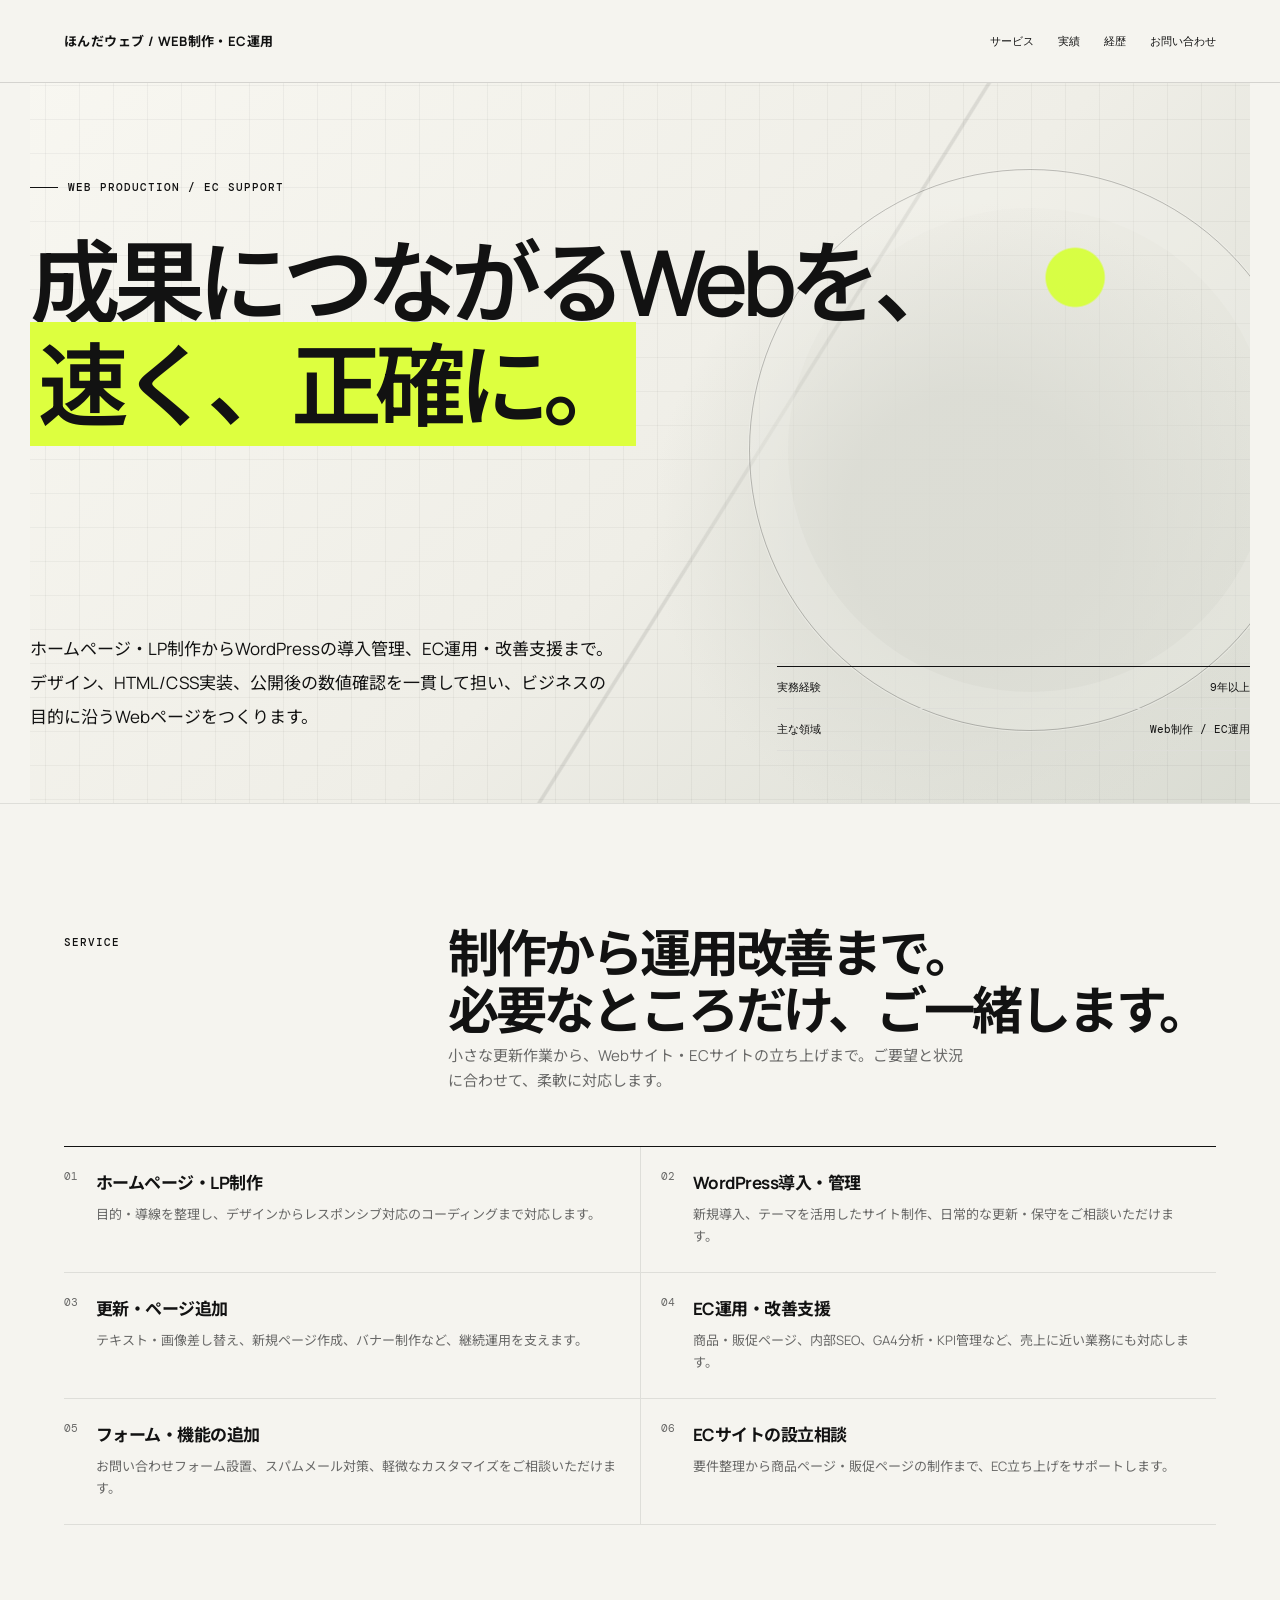
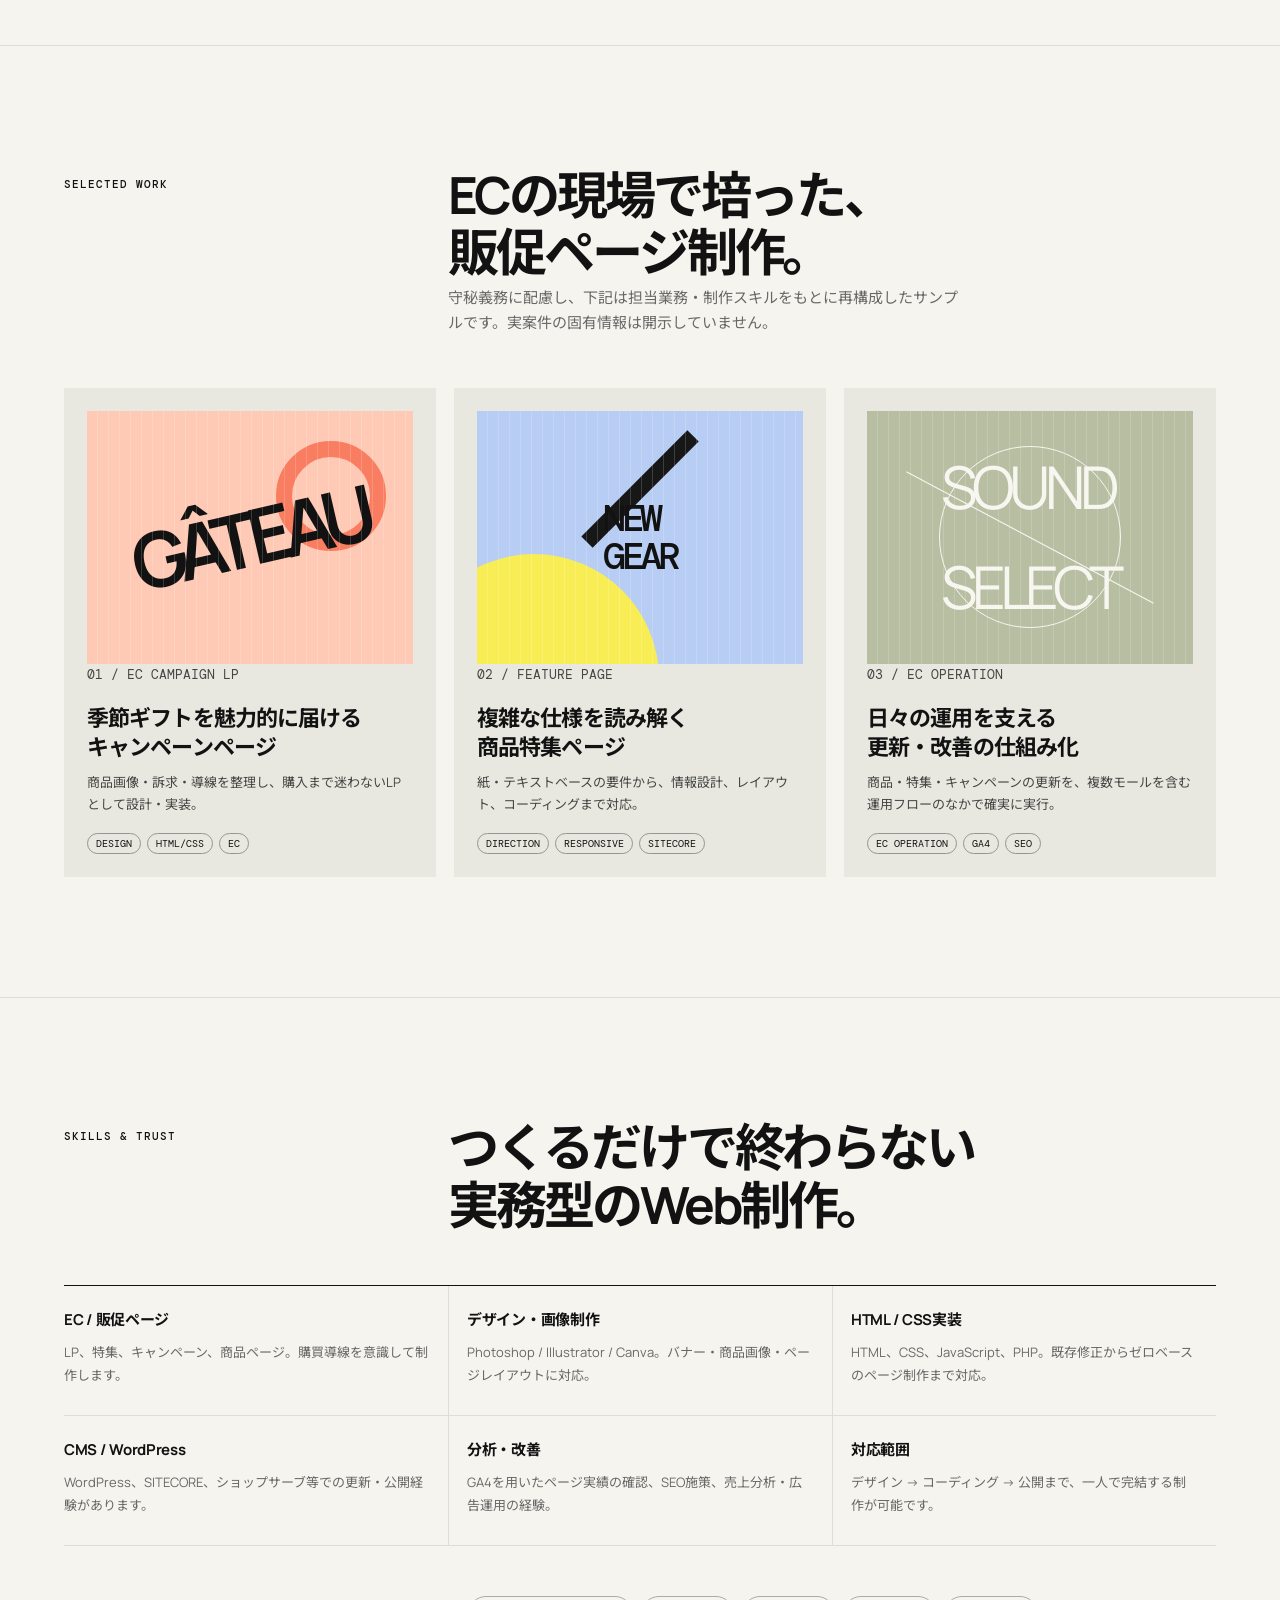
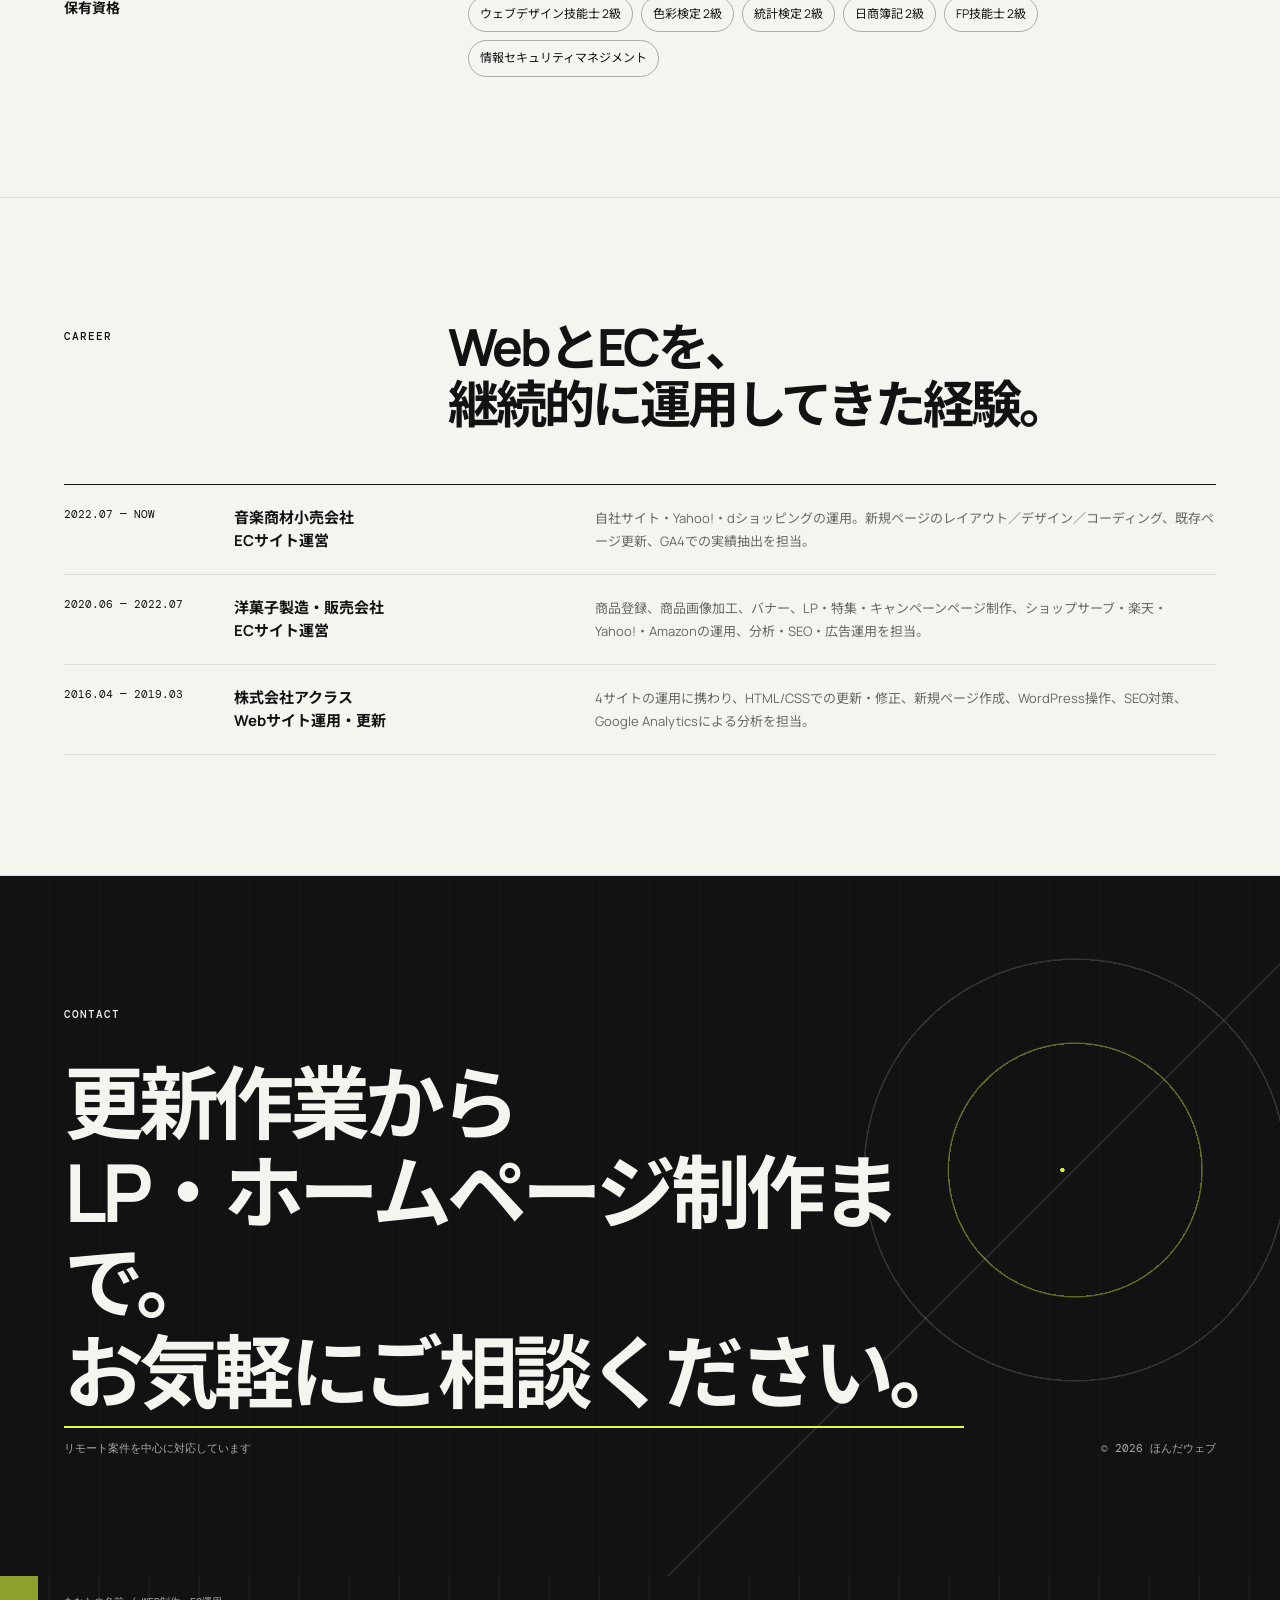
==== index.html @ 8bbd5797 "Add files via upload" ====
<!doctype html>
<html lang="ja">
<head>
  <meta charset="utf-8" />
  <meta name="viewport" content="width=device-width, initial-scale=1" />
  <meta name="description" content="Web・ECサイト運用経験を持つWeb制作者。Webデザイン、LP・特集ページ制作、HTML/CSSコーディング、WordPress、ECサイト運用まで幅広く対応しています。" />
  <title>ほんだウェブ｜Web制作・EC運用</title>
  <style>
    @import url('https://fonts.googleapis.com/css2?family=DM+Mono:wght@400;500&family=Manrope:wght@400;500;600;700&family=Noto+Sans+JP:wght@400;500;600;700&display=swap');
    :root { --ink:#121212; --muted:#686867; --line:#deded9; --paper:#f5f4ef; --accent:#ddff3f; --card:#e8e8e1; }
    * { box-sizing:border-box; }
    html { scroll-behavior:smooth; }
    body { margin:0; background:var(--paper); color:var(--ink); font-family:Manrope,'Noto Sans JP',sans-serif; line-height:1.7; }
    a { color:inherit; text-decoration:none; }
    .wrap { max-width:1220px; margin:auto; padding:0 34px; }
    header { border-bottom:1px solid rgba(18,18,18,.14); position:relative; z-index:1; }
    nav { height:82px; display:flex; align-items:center; justify-content:space-between; animation:fadeDown .8s .1s both; }
    .brand { font-size:13px; font-weight:700; letter-spacing:.03em; }
    .navlinks { display:flex; gap:24px; font-family:'DM Mono',monospace; font-size:11px; }
    .hero { min-height:720px; display:flex; flex-direction:column; justify-content:space-between; padding:86px 0 52px; position:relative; overflow:hidden; }
    .hero::before { content:''; position:absolute; z-index:-2; inset:0 calc(50% - 50vw); background-image:radial-gradient(circle at 84% 27%, rgba(215,255,63,.97) 0 2.4%, transparent 2.55%), radial-gradient(circle at 76% 61%, rgba(218,219,211,.88) 0 12%, transparent 30%), linear-gradient(122deg, transparent 0 57%, rgba(30,30,29,.1) 57.1% 57.25%, transparent 57.35%), linear-gradient(90deg, rgba(18,18,18,.045) 1px, transparent 1px), linear-gradient(0deg, rgba(18,18,18,.045) 1px, transparent 1px), linear-gradient(135deg, #f8f7f1 0%, #efeee7 55%, #d9dbd2 100%); background-size:auto,auto,auto,34px 34px,34px 34px,auto; background-position:center; animation:gridDrift 18s ease-in-out infinite alternate; }
    .hero::after { content:''; position:absolute; z-index:-1; width:min(46vw,560px); aspect-ratio:1; right:-5%; top:12%; border:1px solid rgba(18,18,18,.24); border-radius:50%; box-shadow:inset 0 0 0 38px rgba(245,244,239,.2), 0 0 0 1px rgba(245,244,239,.4); animation:orbitalFloat 8s ease-in-out infinite; }
    .eyebrow, .label { font:500 11px 'DM Mono',monospace; letter-spacing:.09em; text-transform:uppercase; }
    .eyebrow { display:flex; align-items:center; gap:10px; }
    .eyebrow:before { content:''; width:28px; height:1px; background:currentColor; }
    h1 { max-width:1080px; margin:36px 0 44px; font-size:clamp(43px,7.1vw,94px); font-weight:600; letter-spacing:-.075em; line-height:1.13; }
    h1 em { font-style:normal; background:var(--accent); padding:0 .09em; }
    .hero > div:first-child .eyebrow { animation:fadeUp .75s .25s both; }
    .hero h1 { animation:headlineIn 1s cubic-bezier(.16,1,.3,1) .36s both; }
    .hero-bottom { display:grid; grid-template-columns:1.2fr .8fr; gap:38px; align-items:end; animation:fadeUp .9s .68s both; }
    .intro { max-width:590px; font-size:17px; line-height:2; }
    .hero-meta { display:grid; grid-template-columns:1fr 1fr; border-top:1px solid var(--ink); font:11px 'DM Mono',monospace; }
    .hero-meta div { padding:13px 0; border-bottom:1px solid var(--line); }
    .hero-meta div:nth-child(even) { text-align:right; }
    section { padding:120px 0; border-top:1px solid var(--line); }
    .section-head { display:grid; grid-template-columns:1fr 2fr; margin-bottom:52px; }
    h2 { margin:0; font-size:clamp(30px,4vw,52px); letter-spacing:-.06em; line-height:1.12; }
    .section-note { margin:4px 0 0; max-width:520px; color:var(--muted); font-size:15px; }
    .work-grid { display:grid; grid-template-columns:repeat(3,1fr); gap:18px; }
    .project { background:var(--card); min-height:480px; padding:23px; display:flex; flex-direction:column; justify-content:space-between; transition:transform .3s ease, background .3s; }
    .project:hover { transform:translateY(-7px); background:#e0e0d8; }
    .visual { height:253px; position:relative; overflow:hidden; display:flex; align-items:center; justify-content:center; }
    .visual::after { content:''; position:absolute; inset:0; background:repeating-linear-gradient(90deg, transparent 0 10px, rgba(255,255,255,.17) 10px 11px); }
    .a { background:#ffcab5; } .b { background:#b7cdf3; } .c { background:#b7bea1; }
    .a span { font-size:76px; letter-spacing:-.12em; font-weight:700; transform:rotate(-13deg); } .a i { position:absolute; width:110px; height:110px; border-radius:50%; border:16px solid #f87d61; right:27px; top:30px; }
    .b span { z-index:1; font:500 38px/1 'DM Mono',monospace; letter-spacing:-.12em; } .b i { position:absolute; width:250px; height:250px; background:#f9ed55; border-radius:50%; bottom:-140px; left:-68px; } .b b { position:absolute; width:150px; height:16px; background:#171717; transform:rotate(-45deg); top:70px; }
    .c span { z-index:1; color:#f7f6f0; font-size:59px; letter-spacing:-.09em; } .c i { position:absolute; width:182px; height:182px; border:1px solid #f7f6f0; border-radius:50%; } .c b { position:absolute; width:280px; height:1px; background:#f7f6f0; transform:rotate(28deg); }
    .project-type { font:11px 'DM Mono',monospace; }
    .project h3 { margin:18px 0 8px; font-size:22px; line-height:1.35; letter-spacing:-.04em; }
    .project p { margin:0; color:#454543; font-size:13px; line-height:1.7; }
    .tags { display:flex; flex-wrap:wrap; gap:6px; margin-top:18px; } .tag { border:1px solid #959591; border-radius:20px; padding:3px 8px; font:10px 'DM Mono',monospace; }
    .skills { display:grid; grid-template-columns:repeat(3,1fr); border-top:1px solid var(--ink); }
    .skill { padding:21px 18px 28px 0; border-bottom:1px solid var(--line); min-height:130px; } .skill:nth-child(3n+2), .skill:nth-child(3n+3) { padding-left:18px; } .skill:nth-child(3n+2) { border-left:1px solid var(--line); } .skill:nth-child(3n+3) { border-left:1px solid var(--line); }
    .skill h3 { margin:0 0 9px; font-size:15px; letter-spacing:-.02em; } .skill p { margin:0; color:var(--muted); font-size:13px; line-height:1.7; }
    .experience { border-top:1px solid var(--ink); } .role { display:grid; grid-template-columns:150px 1.1fr 2fr; gap:20px; padding:22px 0; border-bottom:1px solid var(--line); } .date { font:11px 'DM Mono',monospace; } .role h3 { margin:0; font-size:15px; line-height:1.5; } .role p { margin:0; color:var(--muted); font-size:13px; }
    .service-grid { display:grid; grid-template-columns:repeat(2,1fr); border-top:1px solid var(--ink); } .service { display:flex; gap:18px; padding:22px 20px 25px 0; border-bottom:1px solid var(--line); } .service:nth-child(even) { padding-left:20px; border-left:1px solid var(--line); } .service-no { font:11px 'DM Mono',monospace; color:var(--muted); } .service h3 { margin:0 0 5px; font-size:17px; letter-spacing:-.03em; } .service p { margin:0; color:var(--muted); font-size:13px; }
    .credentials { display:grid; grid-template-columns:1fr 2fr; gap:30px; padding-top:50px; } .credentials h3 { margin:0; font-size:14px; } .credential-list { display:flex; flex-wrap:wrap; gap:8px; } .credential-list span { padding:7px 11px; border:1px solid #aaa; border-radius:20px; font-size:12px; }
    .cta { background-color:var(--ink); color:var(--paper); position:relative; overflow:hidden; background-image:radial-gradient(circle at 83% 42%, rgba(221,255,63,.92) 0 2px, transparent 2.5px), radial-gradient(circle at 84% 42%, transparent 0 126px, rgba(221,255,63,.38) 126px 127px, transparent 128px), radial-gradient(circle at 84% 42%, transparent 0 210px, rgba(255,255,255,.15) 210px 211px, transparent 212px), linear-gradient(135deg, transparent 0 69%, rgba(255,255,255,.1) 69.05% 69.12%, transparent 69.2%), repeating-linear-gradient(90deg, transparent 0 49px, rgba(255,255,255,.035) 50px); } .cta .wrap { min-height:460px; display:flex; flex-direction:column; justify-content:space-between; position:relative; z-index:1; } .cta h2 { max-width:970px; font-size:clamp(42px,6.7vw,80px); } .cta h2 a { border-bottom:2px solid var(--accent); } .cta-small { display:flex; justify-content:space-between; color:#aaa; font:11px 'DM Mono',monospace; }
    footer { padding:19px 0; font:10px 'DM Mono',monospace; color:#aaa; background-color:var(--ink); background-image:linear-gradient(90deg, rgba(221,255,63,.6) 0 38px, transparent 38px), repeating-linear-gradient(90deg, transparent 0 48px, rgba(255,255,255,.055) 49px 50px); background-position:left top, center; background-repeat:no-repeat, repeat; }
    .reveal { opacity:0; transform:translateY(28px); transition:opacity .75s ease, transform .75s cubic-bezier(.16,1,.3,1); } .reveal.is-visible { opacity:1; transform:none; } .reveal .project, .reveal .service, .reveal .skill, .reveal .role { transition-delay:calc(var(--order, 0) * 70ms); } .reveal.is-visible .project, .reveal.is-visible .service, .reveal.is-visible .skill, .reveal.is-visible .role { animation:fadeUp .7s both; animation-delay:calc(var(--order, 0) * 75ms); }
    @keyframes fadeDown { from { opacity:0; transform:translateY(-12px); } to { opacity:1; transform:none; } } @keyframes fadeUp { from { opacity:0; transform:translateY(22px); } to { opacity:1; transform:none; } } @keyframes headlineIn { from { opacity:0; transform:translateY(34px); filter:blur(7px); } to { opacity:1; transform:none; filter:blur(0); } } @keyframes gridDrift { from { background-position:center, center, center, 0 0, 0 0, center; } to { background-position:center, center, center, 34px 0, 0 34px, center; } } @keyframes orbitalFloat { 0%,100% { transform:translate3d(0,0,0) rotate(0); } 50% { transform:translate3d(-16px,14px,0) rotate(5deg); } }
    @media (prefers-reduced-motion:reduce) { *,*::before,*::after { animation-duration:.01ms !important; animation-iteration-count:1 !important; scroll-behavior:auto !important; transition-duration:.01ms !important; } }
    @media (max-width:720px) { .wrap { padding:0 20px; } nav { height:65px; } .navlinks { gap:12px; font-size:10px; } .hero { min-height:650px; padding:66px 0 35px; } .hero::before { background-size:auto,auto,auto,26px 26px,26px 26px,auto; } .hero::after { width:83vw; right:-22%; top:17%; } .hero-bottom,.section-head,.credentials { grid-template-columns:1fr; gap:20px; } h1 { margin-top:28px; } section { padding:78px 0; } .work-grid { grid-template-columns:1fr; } .project { min-height:420px; } .skills { grid-template-columns:1fr; } .skill,.skill:nth-child(3n+2),.skill:nth-child(3n+3),.service:nth-child(even) { padding-left:0; border-left:0; } .role { grid-template-columns:1fr; gap:5px; } .service-grid { grid-template-columns:1fr; } .cta .wrap { min-height:380px; } }
  </style>
</head>
<body>
  <header><div class="wrap"><nav><a class="brand" href="#top">ほんだウェブ / WEB制作・EC運用</a><div class="navlinks"><a href="#service">サービス</a><a href="#work">実績</a><a href="#about">経歴</a><a href="#contact">お問い合わせ</a></div></nav></div></header>
  <main id="top">
    <div class="wrap hero">
      <div><p class="eyebrow">WEB PRODUCTION / EC SUPPORT</p><h1>成果につながるWebを、<br><em>速く、正確に。</em></h1></div>
      <div class="hero-bottom"><p class="intro">ホームページ・LP制作からWordPressの導入管理、EC運用・改善支援まで。デザイン、HTML/CSS実装、公開後の数値確認を一貫して担い、ビジネスの目的に沿うWebページをつくります。</p><div class="hero-meta"><div>実務経験</div><div>9年以上</div><div>主な領域</div><div>Web制作 / EC運用</div></div></div>
    </div>
    <section id="service"><div class="wrap"><div class="section-head"><p class="label">Service</p><div><h2>制作から運用改善まで。<br>必要なところだけ、ご一緒します。</h2><p class="section-note">小さな更新作業から、Webサイト・ECサイトの立ち上げまで。ご要望と状況に合わせて、柔軟に対応します。</p></div></div><div class="service-grid"><div class="service"><span class="service-no">01</span><div><h3>ホームページ・LP制作</h3><p>目的・導線を整理し、デザインからレスポンシブ対応のコーディングまで対応します。</p></div></div><div class="service"><span class="service-no">02</span><div><h3>WordPress導入・管理</h3><p>新規導入、テーマを活用したサイト制作、日常的な更新・保守をご相談いただけます。</p></div></div><div class="service"><span class="service-no">03</span><div><h3>更新・ページ追加</h3><p>テキスト・画像差し替え、新規ページ作成、バナー制作など、継続運用を支えます。</p></div></div><div class="service"><span class="service-no">04</span><div><h3>EC運用・改善支援</h3><p>商品・販促ページ、内部SEO、GA4分析・KPI管理など、売上に近い業務にも対応します。</p></div></div><div class="service"><span class="service-no">05</span><div><h3>フォーム・機能の追加</h3><p>お問い合わせフォーム設置、スパムメール対策、軽微なカスタマイズをご相談いただけます。</p></div></div><div class="service"><span class="service-no">06</span><div><h3>ECサイトの設立相談</h3><p>要件整理から商品ページ・販促ページの制作まで、EC立ち上げをサポートします。</p></div></div></div></div></section>
    <section id="work"><div class="wrap"><div class="section-head"><p class="label">Selected work</p><div><h2>ECの現場で培った、<br>販促ページ制作。</h2><p class="section-note">守秘義務に配慮し、下記は担当業務・制作スキルをもとに再構成したサンプルです。実案件の固有情報は開示していません。</p></div></div>
      <div class="work-grid">
        <article class="project"><div><div class="visual a"><i></i><span>GÂTEAU</span></div><p class="project-type">01 / EC CAMPAIGN LP</p><h3>季節ギフトを魅力的に届ける<br>キャンペーンページ</h3><p>商品画像・訴求・導線を整理し、購入まで迷わないLPとして設計・実装。</p></div><div class="tags"><span class="tag">DESIGN</span><span class="tag">HTML/CSS</span><span class="tag">EC</span></div></article>
        <article class="project"><div><div class="visual b"><i></i><b></b><span>NEW<br>GEAR</span></div><p class="project-type">02 / FEATURE PAGE</p><h3>複雑な仕様を読み解く<br>商品特集ページ</h3><p>紙・テキストベースの要件から、情報設計、レイアウト、コーディングまで対応。</p></div><div class="tags"><span class="tag">DIRECTION</span><span class="tag">RESPONSIVE</span><span class="tag">SITECORE</span></div></article>
        <article class="project"><div><div class="visual c"><i></i><b></b><span>SOUND<br>SELECT</span></div><p class="project-type">03 / EC OPERATION</p><h3>日々の運用を支える<br>更新・改善の仕組み化</h3><p>商品・特集・キャンペーンの更新を、複数モールを含む運用フローのなかで確実に実行。</p></div><div class="tags"><span class="tag">EC OPERATION</span><span class="tag">GA4</span><span class="tag">SEO</span></div></article>
      </div></div></section>
    <section id="about"><div class="wrap"><div class="section-head"><p class="label">Skills & Trust</p><div><h2>つくるだけで終わらない<br>実務型のWeb制作。</h2></div></div><div class="skills"><div class="skill"><h3>EC / 販促ページ</h3><p>LP、特集、キャンペーン、商品ページ。購買導線を意識して制作します。</p></div><div class="skill"><h3>デザイン・画像制作</h3><p>Photoshop / Illustrator / Canva。バナー・商品画像・ページレイアウトに対応。</p></div><div class="skill"><h3>HTML / CSS実装</h3><p>HTML、CSS、JavaScript、PHP。既存修正からゼロベースのページ制作まで対応。</p></div><div class="skill"><h3>CMS / WordPress</h3><p>WordPress、SITECORE、ショップサーブ等での更新・公開経験があります。</p></div><div class="skill"><h3>分析・改善</h3><p>GA4を用いたページ実績の確認、SEO施策、売上分析・広告運用の経験。</p></div><div class="skill"><h3>対応範囲</h3><p>デザイン → コーディング → 公開まで、一人で完結する制作が可能です。</p></div></div><div class="credentials"><h3>保有資格</h3><div class="credential-list"><span>ウェブデザイン技能士 2級</span><span>色彩検定 2級</span><span>統計検定 2級</span><span>日商簿記 2級</span><span>FP技能士 2級</span><span>情報セキュリティマネジメント</span></div></div></div></section>
    <section><div class="wrap"><div class="section-head"><p class="label">Career</p><div><h2>WebとECを、<br>継続的に運用してきた経験。</h2></div></div><div class="experience"><div class="role"><div class="date">2022.07 — NOW</div><h3>音楽商材小売会社<br>ECサイト運営</h3><p>自社サイト・Yahoo!・dショッピングの運用。新規ページのレイアウト／デザイン／コーディング、既存ページ更新、GA4での実績抽出を担当。</p></div><div class="role"><div class="date">2020.06 — 2022.07</div><h3>洋菓子製造・販売会社<br>ECサイト運営</h3><p>商品登録、商品画像加工、バナー、LP・特集・キャンペーンページ制作、ショップサーブ・楽天・Yahoo!・Amazonの運用、分析・SEO・広告運用を担当。</p></div><div class="role"><div class="date">2016.04 — 2019.03</div><h3>株式会社アクラス<br>Webサイト運用・更新</h3><p>4サイトの運用に携わり、HTML/CSSでの更新・修正、新規ページ作成、WordPress操作、SEO対策、Google Analyticsによる分析を担当。</p></div></div></div></section>
    <section class="cta" id="contact"><div class="wrap"><p class="label">Contact</p><h2>更新作業から<br>LP・ホームページ制作まで。<br><a href="mailto:your-email@example.com">お気軽にご相談ください。</a></h2><div class="cta-small"><span>リモート案件を中心に対応しています</span><span>© 2026 ほんだウェブ</span></div></div></section>
  </main>
  <footer><div class="wrap">あなたの名前 / WEB制作・EC運用</div></footer>
  <script>
    const revealTargets = [
      document.querySelector('#service'), document.querySelector('#work'),
      document.querySelector('#about'), document.querySelector('#contact'),
      ...document.querySelectorAll('section:not([id])')
    ];
    document.querySelectorAll('.project, .service, .skill, .role').forEach((item, index) => item.style.setProperty('--order', index % 6));
    const observer = new IntersectionObserver((entries) => {
      entries.forEach((entry) => { if (entry.isIntersecting) { entry.target.classList.add('is-visible'); observer.unobserve(entry.target); } });
    }, { threshold: 0.12 });
    revealTargets.filter(Boolean).forEach((section) => { section.classList.add('reveal'); observer.observe(section); });
  </script>
</body>
</html>
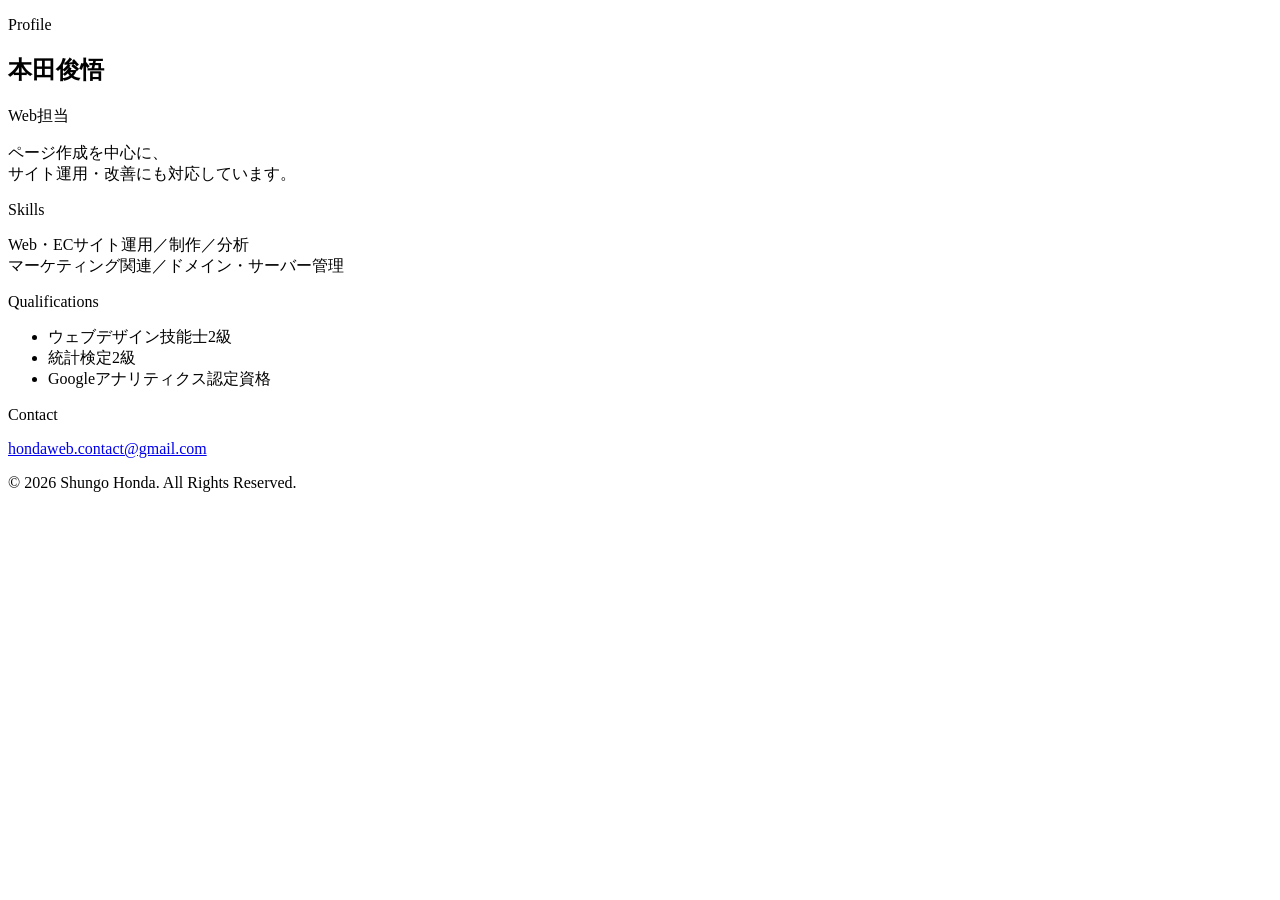
==== commit 376e23fa: "Add files via upload" ====
--- a/index.html
+++ b/index.html
@@ -1,98 +1,75 @@
 <!doctype html>
 <html lang="ja">
+
 <head>
-  <meta charset="utf-8" />
-  <meta name="viewport" content="width=device-width, initial-scale=1" />
-  <meta name="description" content="Web・ECサイト運用経験を持つWeb制作者。Webデザイン、LP・特集ページ制作、HTML/CSSコーディング、WordPress、ECサイト運用まで幅広く対応しています。" />
-  <title>ほんだウェブ｜Web制作・EC運用</title>
-  <style>
-    @import url('https://fonts.googleapis.com/css2?family=DM+Mono:wght@400;500&family=Manrope:wght@400;500;600;700&family=Noto+Sans+JP:wght@400;500;600;700&display=swap');
-    :root { --ink:#121212; --muted:#686867; --line:#deded9; --paper:#f5f4ef; --accent:#ddff3f; --card:#e8e8e1; }
-    * { box-sizing:border-box; }
-    html { scroll-behavior:smooth; }
-    body { margin:0; background:var(--paper); color:var(--ink); font-family:Manrope,'Noto Sans JP',sans-serif; line-height:1.7; }
-    a { color:inherit; text-decoration:none; }
-    .wrap { max-width:1220px; margin:auto; padding:0 34px; }
-    header { border-bottom:1px solid rgba(18,18,18,.14); position:relative; z-index:1; }
-    nav { height:82px; display:flex; align-items:center; justify-content:space-between; animation:fadeDown .8s .1s both; }
-    .brand { font-size:13px; font-weight:700; letter-spacing:.03em; }
-    .navlinks { display:flex; gap:24px; font-family:'DM Mono',monospace; font-size:11px; }
-    .hero { min-height:720px; display:flex; flex-direction:column; justify-content:space-between; padding:86px 0 52px; position:relative; overflow:hidden; }
-    .hero::before { content:''; position:absolute; z-index:-2; inset:0 calc(50% - 50vw); background-image:radial-gradient(circle at 84% 27%, rgba(215,255,63,.97) 0 2.4%, transparent 2.55%), radial-gradient(circle at 76% 61%, rgba(218,219,211,.88) 0 12%, transparent 30%), linear-gradient(122deg, transparent 0 57%, rgba(30,30,29,.1) 57.1% 57.25%, transparent 57.35%), linear-gradient(90deg, rgba(18,18,18,.045) 1px, transparent 1px), linear-gradient(0deg, rgba(18,18,18,.045) 1px, transparent 1px), linear-gradient(135deg, #f8f7f1 0%, #efeee7 55%, #d9dbd2 100%); background-size:auto,auto,auto,34px 34px,34px 34px,auto; background-position:center; animation:gridDrift 18s ease-in-out infinite alternate; }
-    .hero::after { content:''; position:absolute; z-index:-1; width:min(46vw,560px); aspect-ratio:1; right:-5%; top:12%; border:1px solid rgba(18,18,18,.24); border-radius:50%; box-shadow:inset 0 0 0 38px rgba(245,244,239,.2), 0 0 0 1px rgba(245,244,239,.4); animation:orbitalFloat 8s ease-in-out infinite; }
-    .eyebrow, .label { font:500 11px 'DM Mono',monospace; letter-spacing:.09em; text-transform:uppercase; }
-    .eyebrow { display:flex; align-items:center; gap:10px; }
-    .eyebrow:before { content:''; width:28px; height:1px; background:currentColor; }
-    h1 { max-width:1080px; margin:36px 0 44px; font-size:clamp(43px,7.1vw,94px); font-weight:600; letter-spacing:-.075em; line-height:1.13; }
-    h1 em { font-style:normal; background:var(--accent); padding:0 .09em; }
-    .hero > div:first-child .eyebrow { animation:fadeUp .75s .25s both; }
-    .hero h1 { animation:headlineIn 1s cubic-bezier(.16,1,.3,1) .36s both; }
-    .hero-bottom { display:grid; grid-template-columns:1.2fr .8fr; gap:38px; align-items:end; animation:fadeUp .9s .68s both; }
-    .intro { max-width:590px; font-size:17px; line-height:2; }
-    .hero-meta { display:grid; grid-template-columns:1fr 1fr; border-top:1px solid var(--ink); font:11px 'DM Mono',monospace; }
-    .hero-meta div { padding:13px 0; border-bottom:1px solid var(--line); }
-    .hero-meta div:nth-child(even) { text-align:right; }
-    section { padding:120px 0; border-top:1px solid var(--line); }
-    .section-head { display:grid; grid-template-columns:1fr 2fr; margin-bottom:52px; }
-    h2 { margin:0; font-size:clamp(30px,4vw,52px); letter-spacing:-.06em; line-height:1.12; }
-    .section-note { margin:4px 0 0; max-width:520px; color:var(--muted); font-size:15px; }
-    .work-grid { display:grid; grid-template-columns:repeat(3,1fr); gap:18px; }
-    .project { background:var(--card); min-height:480px; padding:23px; display:flex; flex-direction:column; justify-content:space-between; transition:transform .3s ease, background .3s; }
-    .project:hover { transform:translateY(-7px); background:#e0e0d8; }
-    .visual { height:253px; position:relative; overflow:hidden; display:flex; align-items:center; justify-content:center; }
-    .visual::after { content:''; position:absolute; inset:0; background:repeating-linear-gradient(90deg, transparent 0 10px, rgba(255,255,255,.17) 10px 11px); }
-    .a { background:#ffcab5; } .b { background:#b7cdf3; } .c { background:#b7bea1; }
-    .a span { font-size:76px; letter-spacing:-.12em; font-weight:700; transform:rotate(-13deg); } .a i { position:absolute; width:110px; height:110px; border-radius:50%; border:16px solid #f87d61; right:27px; top:30px; }
-    .b span { z-index:1; font:500 38px/1 'DM Mono',monospace; letter-spacing:-.12em; } .b i { position:absolute; width:250px; height:250px; background:#f9ed55; border-radius:50%; bottom:-140px; left:-68px; } .b b { position:absolute; width:150px; height:16px; background:#171717; transform:rotate(-45deg); top:70px; }
-    .c span { z-index:1; color:#f7f6f0; font-size:59px; letter-spacing:-.09em; } .c i { position:absolute; width:182px; height:182px; border:1px solid #f7f6f0; border-radius:50%; } .c b { position:absolute; width:280px; height:1px; background:#f7f6f0; transform:rotate(28deg); }
-    .project-type { font:11px 'DM Mono',monospace; }
-    .project h3 { margin:18px 0 8px; font-size:22px; line-height:1.35; letter-spacing:-.04em; }
-    .project p { margin:0; color:#454543; font-size:13px; line-height:1.7; }
-    .tags { display:flex; flex-wrap:wrap; gap:6px; margin-top:18px; } .tag { border:1px solid #959591; border-radius:20px; padding:3px 8px; font:10px 'DM Mono',monospace; }
-    .skills { display:grid; grid-template-columns:repeat(3,1fr); border-top:1px solid var(--ink); }
-    .skill { padding:21px 18px 28px 0; border-bottom:1px solid var(--line); min-height:130px; } .skill:nth-child(3n+2), .skill:nth-child(3n+3) { padding-left:18px; } .skill:nth-child(3n+2) { border-left:1px solid var(--line); } .skill:nth-child(3n+3) { border-left:1px solid var(--line); }
-    .skill h3 { margin:0 0 9px; font-size:15px; letter-spacing:-.02em; } .skill p { margin:0; color:var(--muted); font-size:13px; line-height:1.7; }
-    .experience { border-top:1px solid var(--ink); } .role { display:grid; grid-template-columns:150px 1.1fr 2fr; gap:20px; padding:22px 0; border-bottom:1px solid var(--line); } .date { font:11px 'DM Mono',monospace; } .role h3 { margin:0; font-size:15px; line-height:1.5; } .role p { margin:0; color:var(--muted); font-size:13px; }
-    .service-grid { display:grid; grid-template-columns:repeat(2,1fr); border-top:1px solid var(--ink); } .service { display:flex; gap:18px; padding:22px 20px 25px 0; border-bottom:1px solid var(--line); } .service:nth-child(even) { padding-left:20px; border-left:1px solid var(--line); } .service-no { font:11px 'DM Mono',monospace; color:var(--muted); } .service h3 { margin:0 0 5px; font-size:17px; letter-spacing:-.03em; } .service p { margin:0; color:var(--muted); font-size:13px; }
-    .credentials { display:grid; grid-template-columns:1fr 2fr; gap:30px; padding-top:50px; } .credentials h3 { margin:0; font-size:14px; } .credential-list { display:flex; flex-wrap:wrap; gap:8px; } .credential-list span { padding:7px 11px; border:1px solid #aaa; border-radius:20px; font-size:12px; }
-    .cta { background-color:var(--ink); color:var(--paper); position:relative; overflow:hidden; background-image:radial-gradient(circle at 83% 42%, rgba(221,255,63,.92) 0 2px, transparent 2.5px), radial-gradient(circle at 84% 42%, transparent 0 126px, rgba(221,255,63,.38) 126px 127px, transparent 128px), radial-gradient(circle at 84% 42%, transparent 0 210px, rgba(255,255,255,.15) 210px 211px, transparent 212px), linear-gradient(135deg, transparent 0 69%, rgba(255,255,255,.1) 69.05% 69.12%, transparent 69.2%), repeating-linear-gradient(90deg, transparent 0 49px, rgba(255,255,255,.035) 50px); } .cta .wrap { min-height:460px; display:flex; flex-direction:column; justify-content:space-between; position:relative; z-index:1; } .cta h2 { max-width:970px; font-size:clamp(42px,6.7vw,80px); } .cta h2 a { border-bottom:2px solid var(--accent); } .cta-small { display:flex; justify-content:space-between; color:#aaa; font:11px 'DM Mono',monospace; }
-    footer { padding:19px 0; font:10px 'DM Mono',monospace; color:#aaa; background-color:var(--ink); background-image:linear-gradient(90deg, rgba(221,255,63,.6) 0 38px, transparent 38px), repeating-linear-gradient(90deg, transparent 0 48px, rgba(255,255,255,.055) 49px 50px); background-position:left top, center; background-repeat:no-repeat, repeat; }
-    .reveal { opacity:0; transform:translateY(28px); transition:opacity .75s ease, transform .75s cubic-bezier(.16,1,.3,1); } .reveal.is-visible { opacity:1; transform:none; } .reveal .project, .reveal .service, .reveal .skill, .reveal .role { transition-delay:calc(var(--order, 0) * 70ms); } .reveal.is-visible .project, .reveal.is-visible .service, .reveal.is-visible .skill, .reveal.is-visible .role { animation:fadeUp .7s both; animation-delay:calc(var(--order, 0) * 75ms); }
-    @keyframes fadeDown { from { opacity:0; transform:translateY(-12px); } to { opacity:1; transform:none; } } @keyframes fadeUp { from { opacity:0; transform:translateY(22px); } to { opacity:1; transform:none; } } @keyframes headlineIn { from { opacity:0; transform:translateY(34px); filter:blur(7px); } to { opacity:1; transform:none; filter:blur(0); } } @keyframes gridDrift { from { background-position:center, center, center, 0 0, 0 0, center; } to { background-position:center, center, center, 34px 0, 0 34px, center; } } @keyframes orbitalFloat { 0%,100% { transform:translate3d(0,0,0) rotate(0); } 50% { transform:translate3d(-16px,14px,0) rotate(5deg); } }
-    @media (prefers-reduced-motion:reduce) { *,*::before,*::after { animation-duration:.01ms !important; animation-iteration-count:1 !important; scroll-behavior:auto !important; transition-duration:.01ms !important; } }
-    @media (max-width:720px) { .wrap { padding:0 20px; } nav { height:65px; } .navlinks { gap:12px; font-size:10px; } .hero { min-height:650px; padding:66px 0 35px; } .hero::before { background-size:auto,auto,auto,26px 26px,26px 26px,auto; } .hero::after { width:83vw; right:-22%; top:17%; } .hero-bottom,.section-head,.credentials { grid-template-columns:1fr; gap:20px; } h1 { margin-top:28px; } section { padding:78px 0; } .work-grid { grid-template-columns:1fr; } .project { min-height:420px; } .skills { grid-template-columns:1fr; } .skill,.skill:nth-child(3n+2),.skill:nth-child(3n+3),.service:nth-child(even) { padding-left:0; border-left:0; } .role { grid-template-columns:1fr; gap:5px; } .service-grid { grid-template-columns:1fr; } .cta .wrap { min-height:380px; } }
-  </style>
+    <meta charset="UTF-8">
+    <meta name="viewport" content="width=device-width, initial-scale=1.0">
+    <title>本田俊悟｜Web担当</title>
+    <meta name="description" content="ページ作成を中心に、サイト運用・改善にも対応しています。">
+    <link rel="canonical" href="https://hondaweb.github.io/">
+    <link rel="icon" type="image/png" href="favicon.png">
+    <link rel="stylesheet" href="css/style.css">
+    <!-- Google Search Console -->
+    <meta name="google-site-verification" content="yt9MxyHQmJxS-hD7gagrEl8nHukUFYQie-XkdIDFse4">
+    <!-- OGP -->
+    <meta property="og:type" content="website">
+    <meta property="og:title" content="本田俊悟｜Web担当">
+    <meta property="og:description" content="ページ作成を中心に、サイト運用・改善にも対応しています。">
+    <meta property="og:url" content="https://hondaweb.github.io/">
+    <meta property="og:site_name" content="本田俊悟｜Web担当">
+    <meta property="og:locale" content="ja_JP">
+    <meta property="og:image" content="https://hondaweb.github.io/images/profile.jpg">
+    <!-- External Resource -->
+    <link rel="preconnect" href="https://www.googletagmanager.com">
+    <!-- Google Tag Manager -->
+    <script async src="https://www.googletagmanager.com/gtm.js?id=GTM-WKRMHNWH"></script>
+    <script>
+        window.dataLayer = window.dataLayer || []; function gtag() { dataLayer.push(arguments); } gtag('js', new Date());
+    </script>
+    <!-- Structured Data -->
+    <script type="application/ld+json">
+        { "@context": "https://schema.org", "@type": "Person", "@id": "https://hondaweb.github.io/#person", "name": "本田俊悟", "alternateName": ["本田俊吾", "ほんだしゅんご"], "url": "https://hondaweb.github.io/", "description": "本田俊悟（ほんだしゅんご）。ホームページ作成、SEO対策、Webサイト運用、WebマーケティングなどのIT・Web関連業務に携わる。", "jobTitle": "Web担当者", "knowsAbout": ["ホームページ作成", "SEO対策", "Webサイト運用", "Webマーケティング", "IT", "Web制作", "Webサイト分析", "UI/UX改善", "ECサイト運用", "Google Analytics"], "sameAs": ["https://github.com/hondaweb"] }
+    </script>
 </head>
+
 <body>
-  <header><div class="wrap"><nav><a class="brand" href="#top">ほんだウェブ / WEB制作・EC運用</a><div class="navlinks"><a href="#service">サービス</a><a href="#work">実績</a><a href="#about">経歴</a><a href="#contact">お問い合わせ</a></div></nav></div></header>
-  <main id="top">
-    <div class="wrap hero">
-      <div><p class="eyebrow">WEB PRODUCTION / EC SUPPORT</p><h1>成果につながるWebを、<br><em>速く、正確に。</em></h1></div>
-      <div class="hero-bottom"><p class="intro">ホームページ・LP制作からWordPressの導入管理、EC運用・改善支援まで。デザイン、HTML/CSS実装、公開後の数値確認を一貫して担い、ビジネスの目的に沿うWebページをつくります。</p><div class="hero-meta"><div>実務経験</div><div>9年以上</div><div>主な領域</div><div>Web制作 / EC運用</div></div></div>
-    </div>
-    <section id="service"><div class="wrap"><div class="section-head"><p class="label">Service</p><div><h2>制作から運用改善まで。<br>必要なところだけ、ご一緒します。</h2><p class="section-note">小さな更新作業から、Webサイト・ECサイトの立ち上げまで。ご要望と状況に合わせて、柔軟に対応します。</p></div></div><div class="service-grid"><div class="service"><span class="service-no">01</span><div><h3>ホームページ・LP制作</h3><p>目的・導線を整理し、デザインからレスポンシブ対応のコーディングまで対応します。</p></div></div><div class="service"><span class="service-no">02</span><div><h3>WordPress導入・管理</h3><p>新規導入、テーマを活用したサイト制作、日常的な更新・保守をご相談いただけます。</p></div></div><div class="service"><span class="service-no">03</span><div><h3>更新・ページ追加</h3><p>テキスト・画像差し替え、新規ページ作成、バナー制作など、継続運用を支えます。</p></div></div><div class="service"><span class="service-no">04</span><div><h3>EC運用・改善支援</h3><p>商品・販促ページ、内部SEO、GA4分析・KPI管理など、売上に近い業務にも対応します。</p></div></div><div class="service"><span class="service-no">05</span><div><h3>フォーム・機能の追加</h3><p>お問い合わせフォーム設置、スパムメール対策、軽微なカスタマイズをご相談いただけます。</p></div></div><div class="service"><span class="service-no">06</span><div><h3>ECサイトの設立相談</h3><p>要件整理から商品ページ・販促ページの制作まで、EC立ち上げをサポートします。</p></div></div></div></div></section>
-    <section id="work"><div class="wrap"><div class="section-head"><p class="label">Selected work</p><div><h2>ECの現場で培った、<br>販促ページ制作。</h2><p class="section-note">守秘義務に配慮し、下記は担当業務・制作スキルをもとに再構成したサンプルです。実案件の固有情報は開示していません。</p></div></div>
-      <div class="work-grid">
-        <article class="project"><div><div class="visual a"><i></i><span>GÂTEAU</span></div><p class="project-type">01 / EC CAMPAIGN LP</p><h3>季節ギフトを魅力的に届ける<br>キャンペーンページ</h3><p>商品画像・訴求・導線を整理し、購入まで迷わないLPとして設計・実装。</p></div><div class="tags"><span class="tag">DESIGN</span><span class="tag">HTML/CSS</span><span class="tag">EC</span></div></article>
-        <article class="project"><div><div class="visual b"><i></i><b></b><span>NEW<br>GEAR</span></div><p class="project-type">02 / FEATURE PAGE</p><h3>複雑な仕様を読み解く<br>商品特集ページ</h3><p>紙・テキストベースの要件から、情報設計、レイアウト、コーディングまで対応。</p></div><div class="tags"><span class="tag">DIRECTION</span><span class="tag">RESPONSIVE</span><span class="tag">SITECORE</span></div></article>
-        <article class="project"><div><div class="visual c"><i></i><b></b><span>SOUND<br>SELECT</span></div><p class="project-type">03 / EC OPERATION</p><h3>日々の運用を支える<br>更新・改善の仕組み化</h3><p>商品・特集・キャンペーンの更新を、複数モールを含む運用フローのなかで確実に実行。</p></div><div class="tags"><span class="tag">EC OPERATION</span><span class="tag">GA4</span><span class="tag">SEO</span></div></article>
-      </div></div></section>
-    <section id="about"><div class="wrap"><div class="section-head"><p class="label">Skills & Trust</p><div><h2>つくるだけで終わらない<br>実務型のWeb制作。</h2></div></div><div class="skills"><div class="skill"><h3>EC / 販促ページ</h3><p>LP、特集、キャンペーン、商品ページ。購買導線を意識して制作します。</p></div><div class="skill"><h3>デザイン・画像制作</h3><p>Photoshop / Illustrator / Canva。バナー・商品画像・ページレイアウトに対応。</p></div><div class="skill"><h3>HTML / CSS実装</h3><p>HTML、CSS、JavaScript、PHP。既存修正からゼロベースのページ制作まで対応。</p></div><div class="skill"><h3>CMS / WordPress</h3><p>WordPress、SITECORE、ショップサーブ等での更新・公開経験があります。</p></div><div class="skill"><h3>分析・改善</h3><p>GA4を用いたページ実績の確認、SEO施策、売上分析・広告運用の経験。</p></div><div class="skill"><h3>対応範囲</h3><p>デザイン → コーディング → 公開まで、一人で完結する制作が可能です。</p></div></div><div class="credentials"><h3>保有資格</h3><div class="credential-list"><span>ウェブデザイン技能士 2級</span><span>色彩検定 2級</span><span>統計検定 2級</span><span>日商簿記 2級</span><span>FP技能士 2級</span><span>情報セキュリティマネジメント</span></div></div></div></section>
-    <section><div class="wrap"><div class="section-head"><p class="label">Career</p><div><h2>WebとECを、<br>継続的に運用してきた経験。</h2></div></div><div class="experience"><div class="role"><div class="date">2022.07 — NOW</div><h3>音楽商材小売会社<br>ECサイト運営</h3><p>自社サイト・Yahoo!・dショッピングの運用。新規ページのレイアウト／デザイン／コーディング、既存ページ更新、GA4での実績抽出を担当。</p></div><div class="role"><div class="date">2020.06 — 2022.07</div><h3>洋菓子製造・販売会社<br>ECサイト運営</h3><p>商品登録、商品画像加工、バナー、LP・特集・キャンペーンページ制作、ショップサーブ・楽天・Yahoo!・Amazonの運用、分析・SEO・広告運用を担当。</p></div><div class="role"><div class="date">2016.04 — 2019.03</div><h3>株式会社アクラス<br>Webサイト運用・更新</h3><p>4サイトの運用に携わり、HTML/CSSでの更新・修正、新規ページ作成、WordPress操作、SEO対策、Google Analyticsによる分析を担当。</p></div></div></div></section>
-    <section class="cta" id="contact"><div class="wrap"><p class="label">Contact</p><h2>更新作業から<br>LP・ホームページ制作まで。<br><a href="mailto:your-email@example.com">お気軽にご相談ください。</a></h2><div class="cta-small"><span>リモート案件を中心に対応しています</span><span>© 2026 ほんだウェブ</span></div></div></section>
-  </main>
-  <footer><div class="wrap">あなたの名前 / WEB制作・EC運用</div></footer>
-  <script>
-    const revealTargets = [
-      document.querySelector('#service'), document.querySelector('#work'),
-      document.querySelector('#about'), document.querySelector('#contact'),
-      ...document.querySelectorAll('section:not([id])')
-    ];
-    document.querySelectorAll('.project, .service, .skill, .role').forEach((item, index) => item.style.setProperty('--order', index % 6));
-    const observer = new IntersectionObserver((entries) => {
-      entries.forEach((entry) => { if (entry.isIntersecting) { entry.target.classList.add('is-visible'); observer.unobserve(entry.target); } });
-    }, { threshold: 0.12 });
-    revealTargets.filter(Boolean).forEach((section) => { section.classList.add('reveal'); observer.observe(section); });
-  </script>
+    <!-- Google Tag Manager (noscript) -->
+    <noscript><iframe src="https://www.googletagmanager.com/ns.html?id=GTM-WKRMHNWH" height="0" width="0" style="display:none;visibility:hidden"></iframe></noscript>
+    <!-- End Google Tag Manager (noscript) -->
+    <main class="profile-card">
+        <section class="intro" aria-labelledby="name">
+            <p class="eyebrow">Profile</p>
+            <h1 id="name">本田俊悟</h1>
+            <p class="role">Web担当</p>
+            <div class="rule" aria-hidden="true"></div>
+            <p class="intro-copy">ページ作成を中心に、<br>サイト運用・改善にも対応しています。</p>
+        </section>
+        <div class="mark" aria-hidden="true"></div>
+        <section class="details" aria-label="プロフィール概要">
+            <div class="detail-group">
+                <p class="section-label">Skills</p>
+                <p class="detail-text">Web・ECサイト運用／制作／分析<br>マーケティング関連／ドメイン・サーバー管理</p>
+            </div>
+            <div class="detail-group">
+                <p class="section-label">Qualifications</p>
+                <ul class="credentials">
+                    <li>ウェブデザイン技能士2級</li>
+                    <li>統計検定2級</li>
+                    <li>Googleアナリティクス認定資格</li>
+                </ul>
+            </div>
+            <div class="detail-group">
+                <p class="section-label">Contact</p>
+                <a class="contact-link" href="mailto:hondaweb.contact@gmail.com">hondaweb.contact@gmail.com</a>
+            </div>
+        </section>
+    </main>
+    <footer class="site-footer">
+        <p>&copy; <span id="copyright-year"></span> Shungo Honda. All Rights Reserved.</p>
+    </footer>
+    <script>
+        document.getElementById("copyright-year").textContent = new Date().getFullYear();
+    </script>
 </body>
-</html>
+
+</html>
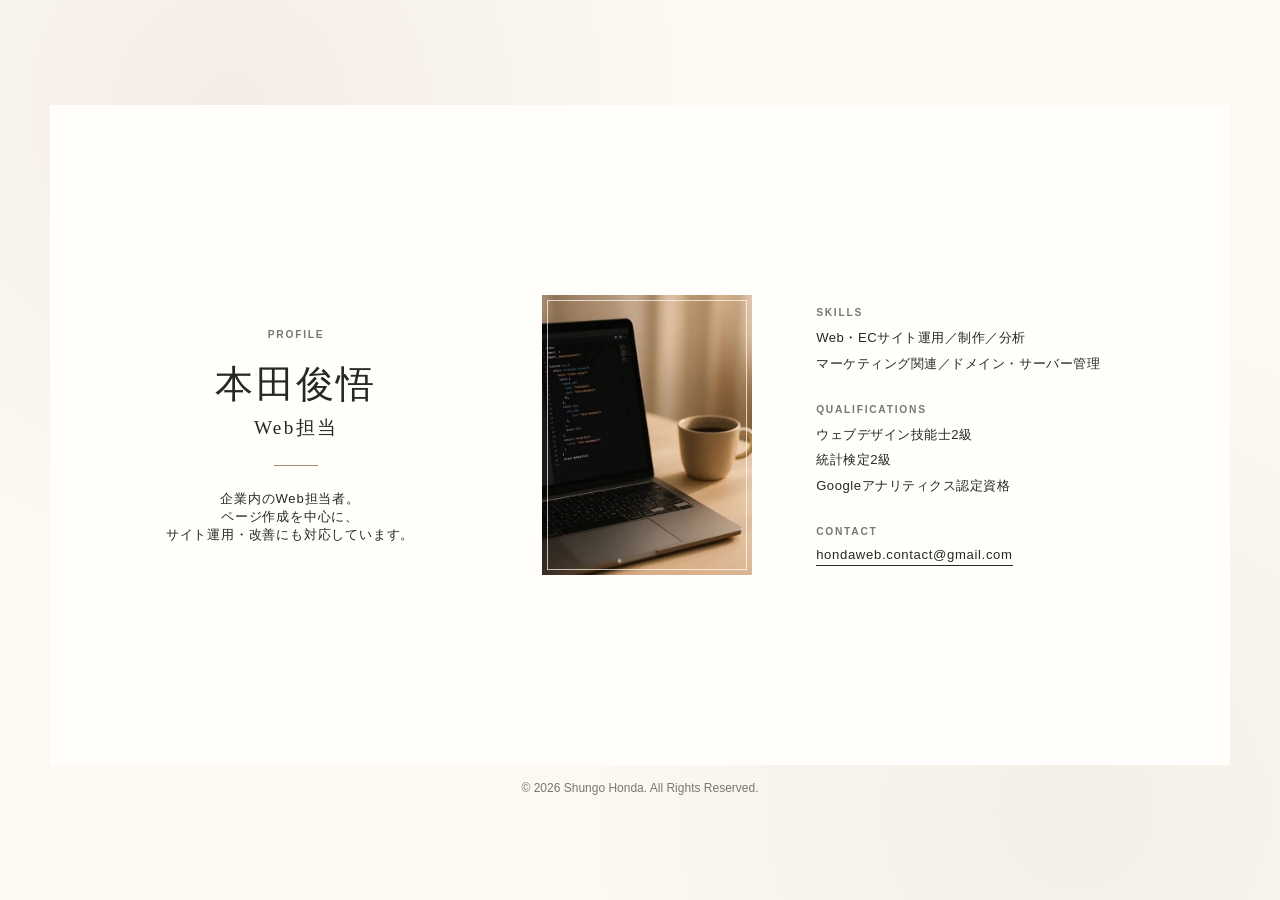
==== commit 1f25e2d0: "Add files via upload" ====
--- a/index.html
+++ b/index.html
@@ -5,7 +5,7 @@
     <meta charset="UTF-8">
     <meta name="viewport" content="width=device-width, initial-scale=1.0">
     <title>本田俊悟｜Web担当</title>
-    <meta name="description" content="ページ作成を中心に、サイト運用・改善にも対応しています。">
+    <meta name="description" content="企業内のWeb担当者。ページ作成を中心に、サイト運用・改善にも対応しています。">
     <link rel="canonical" href="https://hondaweb.github.io/">
     <link rel="icon" type="image/png" href="favicon.png">
     <link rel="stylesheet" href="css/style.css">
@@ -14,7 +14,7 @@
     <!-- OGP -->
     <meta property="og:type" content="website">
     <meta property="og:title" content="本田俊悟｜Web担当">
-    <meta property="og:description" content="ページ作成を中心に、サイト運用・改善にも対応しています。">
+    <meta property="og:description" content="企業内のWeb担当者。ページ作成を中心に、サイト運用・改善にも対応しています。">
     <meta property="og:url" content="https://hondaweb.github.io/">
     <meta property="og:site_name" content="本田俊悟｜Web担当">
     <meta property="og:locale" content="ja_JP">
@@ -42,13 +42,14 @@
             <h1 id="name">本田俊悟</h1>
             <p class="role">Web担当</p>
             <div class="rule" aria-hidden="true"></div>
-            <p class="intro-copy">ページ作成を中心に、<br>サイト運用・改善にも対応しています。</p>
+            <p class="intro-copy">企業内のWeb担当者。<br>ページ作成を中心に、<br>サイト運用・改善にも対応しています。</p>
         </section>
         <div class="mark" aria-hidden="true"></div>
         <section class="details" aria-label="プロフィール概要">
             <div class="detail-group">
                 <p class="section-label">Skills</p>
-                <p class="detail-text">Web・ECサイト運用／制作／分析<br>マーケティング関連／ドメイン・サーバー管理</p>
+                <p class="detail-text">Web・ECサイト運用／制作／分析</p>
+                <p class="detail-text">マーケティング関連／ドメイン・サーバー管理</p>
             </div>
             <div class="detail-group">
                 <p class="section-label">Qualifications</p>
--- a/css/style.css
+++ b/css/style.css
@@ -0,0 +1,212 @@
+:root {
+    --paper: #fffefa;
+    --background: #fcf8f2;
+    --ink: #272724;
+    --muted: #797772;
+    --accent: #a78778;
+    --line: rgba(39, 39, 36, 0.16);
+    --serif: "Yu Mincho", "Hiragino Mincho ProN", "Noto Serif JP", serif;
+    --sans: "Helvetica Neue", "Hiragino Kaku Gothic ProN", "Yu Gothic", sans-serif;
+}
+* {
+    box-sizing: border-box;
+}
+html {
+    min-height: 100%;
+}
+body {
+    min-width: 320px;
+    min-height: 100vh;
+    min-height: 100svh;
+    margin: 0;
+    display: flex;
+    flex-direction: column;
+    justify-content: center;
+    align-items: center;
+    overflow-x: hidden;
+    color: var(--ink);
+    font-family: var(--sans);
+    background: radial-gradient(circle at 18% 12%, rgba(194, 171, 156, 0.14), transparent 28rem),
+        radial-gradient(circle at 84% 90%, rgba(210, 204, 185, 0.20), transparent 30rem),
+        var(--background);
+}
+.profile-card {
+    position: relative;
+    width: min(1180px, calc(100vw - 100px));
+    min-height: min(660px, calc(100vh - 100px));
+    min-height: min(660px, calc(100svh - 100px));
+    padding: clamp(2.5rem, 5vw, 5.5rem);
+    display: grid;
+    grid-template-columns: minmax(0, 1.02fr) minmax(210px, 0.58fr) minmax(0, 0.98fr);
+    gap: clamp(2rem, 5vw, 5.5rem);
+    align-items: center;
+    isolation: isolate;
+    background: var(--paper);
+}
+.intro {
+    align-self: center;
+    text-align: center;
+}
+.eyebrow,
+.section-label {
+    margin: 0;
+    color: var(--muted);
+    font-size: 0.64rem;
+    font-weight: 600;
+    letter-spacing: 0.17em;
+    line-height: 1.7;
+    text-transform: uppercase;
+}
+.eyebrow {
+    margin-bottom: 1.25rem;
+}
+h1 {
+    margin: 0;
+    font-family: var(--serif);
+    font-size: clamp(2.4rem, 3vw, 5rem);
+    font-weight: 400;
+    letter-spacing: 0.06em;
+    line-height: 1.05;
+}
+.role {
+    margin: 0.5rem 0 0;
+    font-family: var(--serif);
+    font-size: clamp(1.1rem, 1.5vw, 1.28rem);
+    letter-spacing: 0.12em;
+    line-height: 1.7;
+}
+.rule {
+    width: 2.75rem;
+    height: 1px;
+    margin: 1.25rem auto 1.5rem;
+    background: var(--accent);
+}
+.intro-copy {
+    max-width: 22rem;
+    margin: 0;
+    font-size: 0.82rem;
+    letter-spacing: 0.06em;
+    line-height: normal;
+}
+.mark {
+    position: relative;
+    width: min(100%, 255px);
+    aspect-ratio: 3 / 4;
+    justify-self: center;
+    margin-inline: auto;
+    overflow: hidden;
+    /* background: linear-gradient(145deg, #dedbd4, #c9c4bb); */
+    background: url(../images/profile.jpg);
+    /* filter: grayscale(100%); */
+    background-size: cover;
+    background-position: center;
+    background-repeat: no-repeat;
+}
+.mark::before {
+    content: "";
+    position: absolute;
+    inset: 5px;
+    border: 1px solid color-mix(in srgb, var(--paper) 70%, transparent);
+    pointer-events: none;
+}
+.details {
+    align-self: center;
+}
+.detail-group+.detail-group {
+    margin-top: 1.5rem;
+}
+.section-label {
+    margin-bottom: 0.25rem;
+}
+.detail-text,
+.credentials {
+    margin: 0;
+    font-size: 0.82rem;
+    letter-spacing: 0.04em;
+    line-height: 1.95;
+}
+.credentials {
+    padding: 0;
+    list-style: none;
+}
+.contact-link {
+    display: inline-block;
+    overflow-wrap: anywhere;
+    color: inherit;
+    font-size: 0.82rem;
+    letter-spacing: 0.05em;
+    line-height: 1.6;
+    border-bottom: 1px solid currentColor;
+    text-decoration: none;
+    transition: color 180ms ease, border-color 180ms ease;
+}
+.contact-link:hover,
+.contact-link:focus-visible {
+    color: var(--accent);
+    border-bottom: 1px solid var(--accent);
+    border-color: currentColor;
+}
+.site-footer {
+    width: 100%;
+    margin: 16px auto 0;
+    text-align: center;
+    font-size: 12px;
+    color: var(--muted);
+}
+.site-footer p {
+    margin: 0;
+}
+@media screen and (min-width: 1166px) {
+    .line-break {
+        display: none;
+    }
+}
+@media (max-width: 768px) {
+    body {
+        display: block;
+    }
+    h1 {
+        font-size: 2rem;
+    }
+    .profile-card {
+        width: min(100% - 32px, 480px);
+        min-height: calc(100vh - 32px);
+        min-height: calc(100svh - 32px);
+        margin: 16px auto;
+        padding: 3rem 2rem;
+        display: flex;
+        flex-direction: column;
+        gap: unset;
+        align-items: stretch;
+    }
+    .eyebrow {
+        margin-bottom: 0.7rem;
+    }
+    .intro-copy {
+        margin-inline: auto;
+    }
+    .mark {
+        width: min(58vw, 210px);
+        margin: 1.5rem auto 1.7rem;
+        aspect-ratio: 1 / 1.25;
+        background-position: center calc(50% - 3px);
+    }
+    .details {
+        text-align: center;
+    }
+    .detail-group+.detail-group {
+        margin-top: 1.7rem;
+    }
+    .section-label {
+        margin-bottom: 0.35rem;
+    }
+    .site-footer {
+        margin: 16px auto;
+        font-size: 0.64rem;
+    }
+}
+@media (prefers-reduced-motion: reduce) {
+    * {
+        transition-duration: 0.01ms !important;
+    }
+}
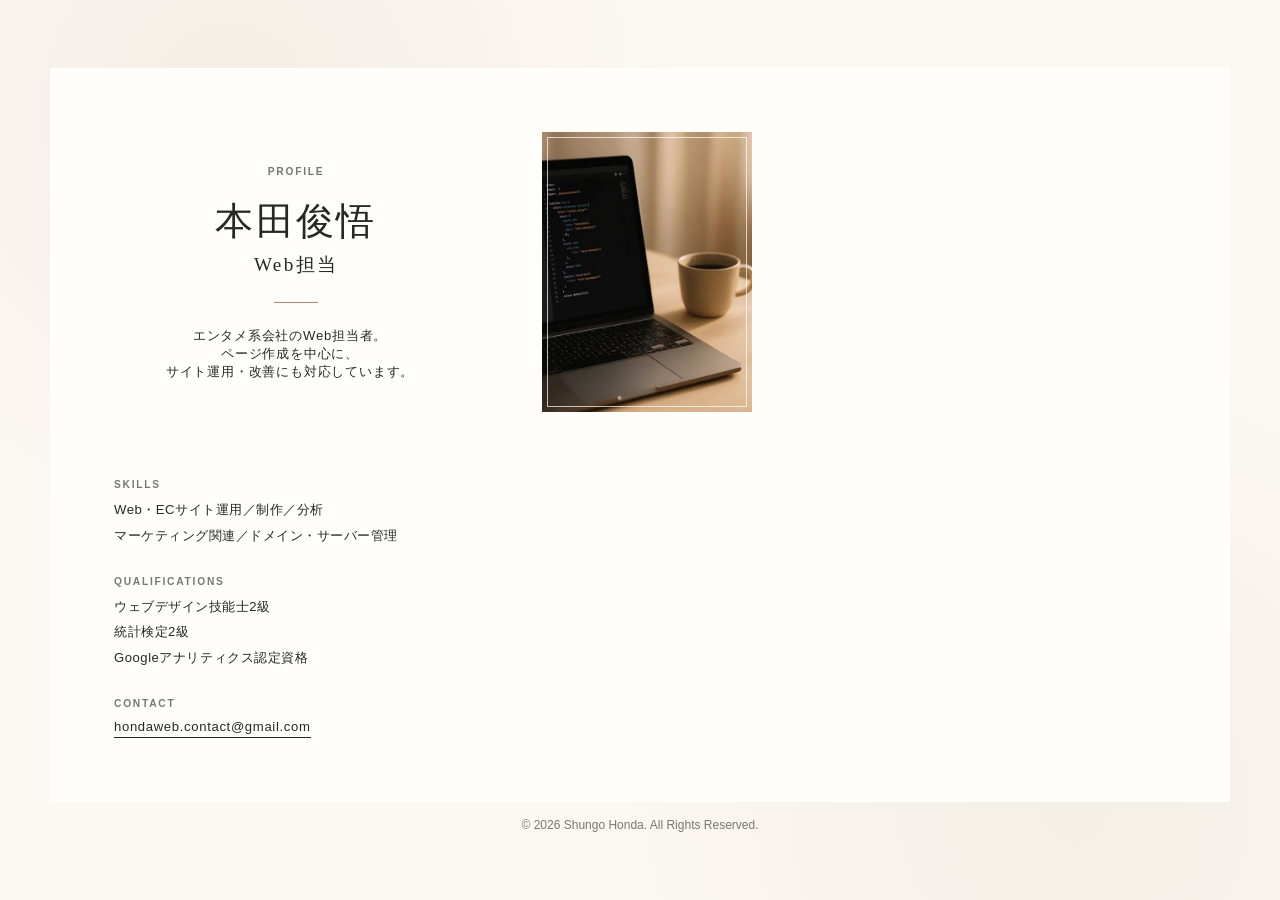
==== commit a699f5dd: "Update index.html" ====
--- a/index.html
+++ b/index.html
@@ -5,46 +5,40 @@
     <meta charset="UTF-8">
     <meta name="viewport" content="width=device-width, initial-scale=1.0">
     <title>本田俊悟｜Web担当</title>
-    <meta name="description" content="企業内のWeb担当者。ページ作成を中心に、サイト運用・改善にも対応しています。">
+    <meta name="description" content="エンタメ系会社のWeb担当者。ページ作成を中心に、サイト運用・改善にも対応しています。">
     <link rel="canonical" href="https://hondaweb.github.io/">
     <link rel="icon" type="image/png" href="favicon.png">
     <link rel="stylesheet" href="css/style.css">
-    <!-- Google Search Console -->
     <meta name="google-site-verification" content="yt9MxyHQmJxS-hD7gagrEl8nHukUFYQie-XkdIDFse4">
-    <!-- OGP -->
     <meta property="og:type" content="website">
     <meta property="og:title" content="本田俊悟｜Web担当">
-    <meta property="og:description" content="企業内のWeb担当者。ページ作成を中心に、サイト運用・改善にも対応しています。">
+    <meta property="og:description" content="エンタメ系会社のWeb担当者。ページ作成を中心に、サイト運用・改善にも対応しています。">
     <meta property="og:url" content="https://hondaweb.github.io/">
     <meta property="og:site_name" content="本田俊悟｜Web担当">
     <meta property="og:locale" content="ja_JP">
     <meta property="og:image" content="https://hondaweb.github.io/images/profile.jpg">
-    <!-- External Resource -->
     <link rel="preconnect" href="https://www.googletagmanager.com">
-    <!-- Google Tag Manager -->
     <script async src="https://www.googletagmanager.com/gtm.js?id=GTM-WKRMHNWH"></script>
     <script>
         window.dataLayer = window.dataLayer || []; function gtag() { dataLayer.push(arguments); } gtag('js', new Date());
     </script>
-    <!-- Structured Data -->
     <script type="application/ld+json">
         { "@context": "https://schema.org", "@type": "Person", "@id": "https://hondaweb.github.io/#person", "name": "本田俊悟", "alternateName": ["本田俊吾", "ほんだしゅんご"], "url": "https://hondaweb.github.io/", "description": "本田俊悟（ほんだしゅんご）。ホームページ作成、SEO対策、Webサイト運用、WebマーケティングなどのIT・Web関連業務に携わる。", "jobTitle": "Web担当者", "knowsAbout": ["ホームページ作成", "SEO対策", "Webサイト運用", "Webマーケティング", "IT", "Web制作", "Webサイト分析", "UI/UX改善", "ECサイト運用", "Google Analytics"], "sameAs": ["https://github.com/hondaweb"] }
     </script>
 </head>
 
 <body>
-    <!-- Google Tag Manager (noscript) -->
     <noscript><iframe src="https://www.googletagmanager.com/ns.html?id=GTM-WKRMHNWH" height="0" width="0" style="display:none;visibility:hidden"></iframe></noscript>
-    <!-- End Google Tag Manager (noscript) -->
     <main class="profile-card">
         <section class="intro" aria-labelledby="name">
             <p class="eyebrow">Profile</p>
             <h1 id="name">本田俊悟</h1>
             <p class="role">Web担当</p>
             <div class="rule" aria-hidden="true"></div>
-            <p class="intro-copy">企業内のWeb担当者。<br>ページ作成を中心に、<br>サイト運用・改善にも対応しています。</p>
+            <p class="intro-copy">エンタメ系会社のWeb担当者。<br>ページ作成を中心に、<br>サイト運用・改善にも対応しています。</p>
         </section>
         <div class="mark" aria-hidden="true"></div>
+        <div class="mark-deco" aria-hidden="true"></div>
         <section class="details" aria-label="プロフィール概要">
             <div class="detail-group">
                 <p class="section-label">Skills</p>
@@ -73,4 +67,4 @@
     </script>
 </body>
 
-</html>+</html>
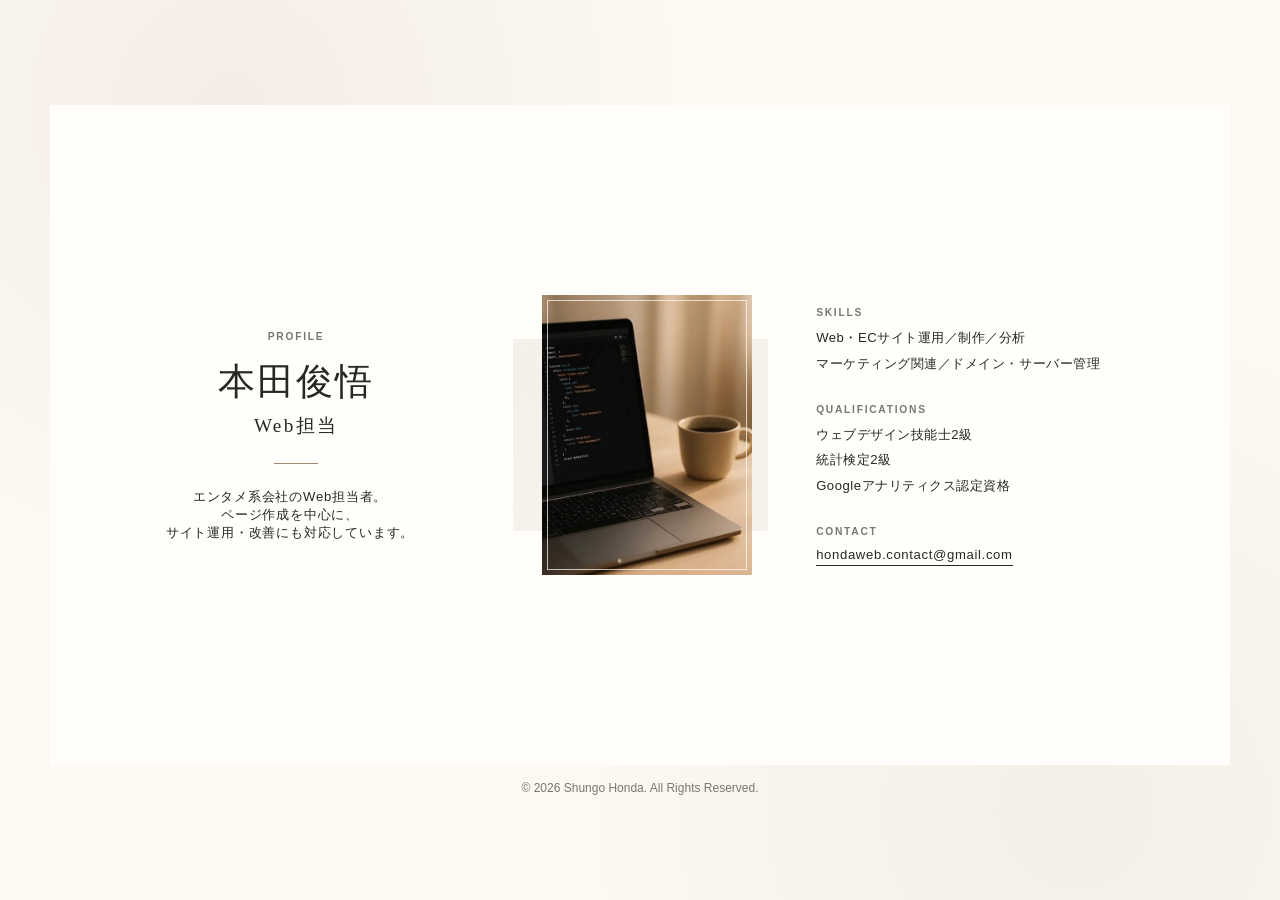
==== commit f3f7e99a: "Update index.html" ====
--- a/index.html
+++ b/index.html
@@ -39,6 +39,7 @@
         </section>
         <div class="mark" aria-hidden="true"></div>
         <div class="mark-deco" aria-hidden="true"></div>
+        <div class="mark-deco-plus" aria-hidden="true"></div>
         <section class="details" aria-label="プロフィール概要">
             <div class="detail-group">
                 <p class="section-label">Skills</p>
--- a/css/style.css
+++ b/css/style.css
@@ -58,12 +58,12 @@
     text-transform: uppercase;
 }
 .eyebrow {
-    margin-bottom: 1.25rem;
+    margin-bottom: 1.1rem;
 }
 h1 {
     margin: 0;
     font-family: var(--serif);
-    font-size: clamp(2.4rem, 3vw, 5rem);
+    font-size: clamp(2.3rem, 2.7vw, 2.7rem);
     font-weight: 400;
     letter-spacing: 0.06em;
     line-height: 1.05;
@@ -109,6 +109,20 @@
     border: 1px solid color-mix(in srgb, var(--paper) 70%, transparent);
     pointer-events: none;
 }
+.mark-deco {
+    z-index: -1;
+    position: absolute;
+    width: min(100%, 255px);
+    aspect-ratio: 4 / 3;
+    justify-self: center;
+    margin-inline: auto;
+    overflow: hidden;
+    background: radial-gradient(circle at 18% 12%, rgba(194, 171, 156, 0.14), transparent 28rem), radial-gradient(circle at 84% 90%, rgba(210, 204, 185, 0.20), transparent 30rem), var(--background);
+    filter: opacity(0.7);
+}
+.mark-deco-plus {
+    display: none;
+}
 .details {
     align-self: center;
 }
@@ -191,6 +205,27 @@
         aspect-ratio: 1 / 1.25;
         background-position: center calc(50% - 3px);
     }
+    .mark-deco {
+        width: min(60%, 250px);
+        top: 47%;
+        left: 56%;
+        transform: translate(-50%, -50%);
+    }
+    .mark-deco-plus {
+        display: unset;
+        z-index: -1;
+        position: absolute;
+        top: 42%;
+        left: 41%;
+        transform: translate(-50%, -50%);
+        width: min(50%, 200px);
+        aspect-ratio: 4 / 3;
+        justify-self: center;
+        margin-inline: auto;
+        overflow: hidden;
+        background: radial-gradient(circle at 18% 12%, rgba(194, 171, 156, 0.14), transparent 28rem), radial-gradient(circle at 84% 90%, rgba(210, 204, 185, 0.20), transparent 30rem), var(--background);
+        filter: opacity(0.6);
+    }
     .details {
         text-align: center;
     }
@@ -209,4 +244,4 @@
     * {
         transition-duration: 0.01ms !important;
     }
-}+}
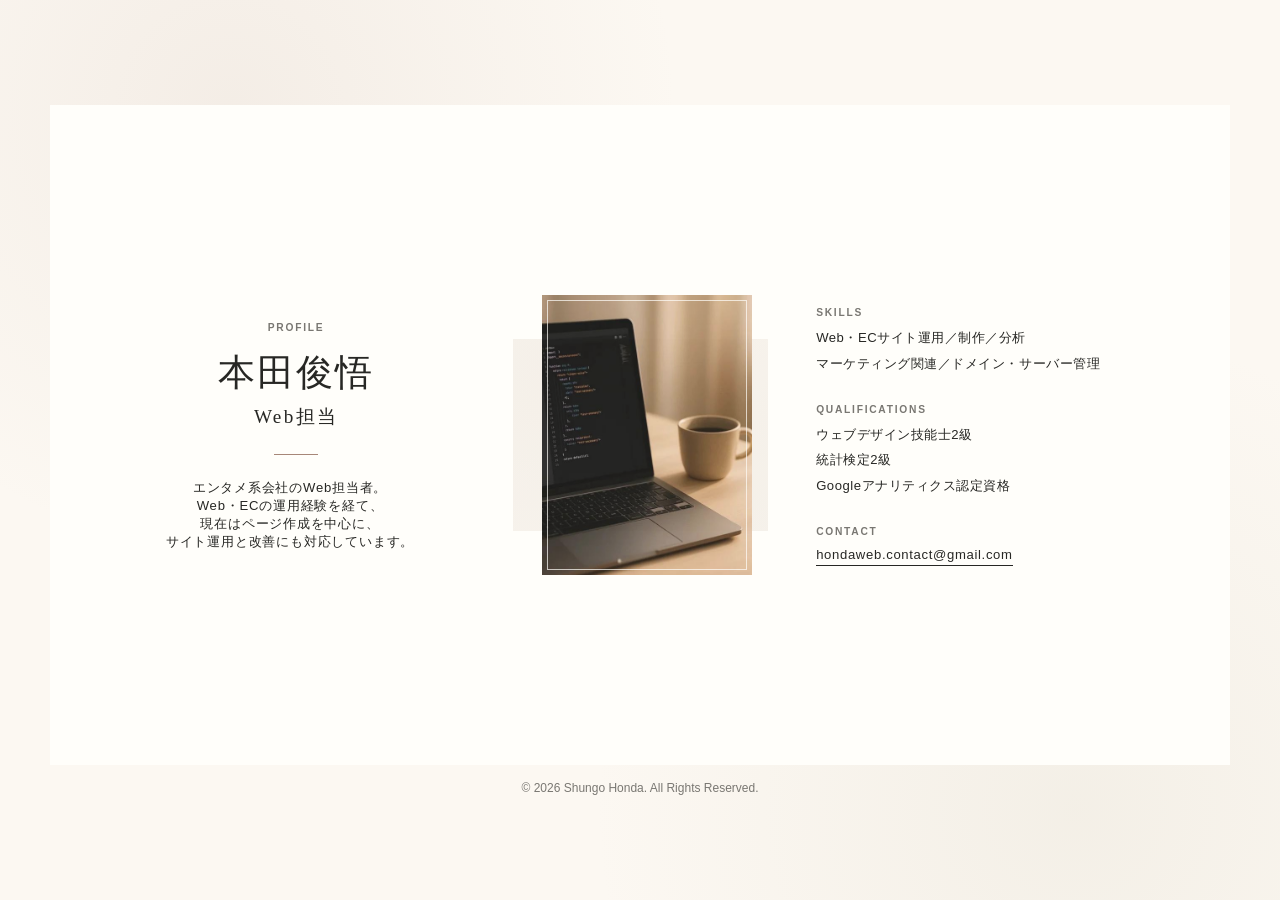
==== commit 3dff20cc: "Update index.html" ====
--- a/index.html
+++ b/index.html
@@ -35,7 +35,7 @@
             <h1 id="name">本田俊悟</h1>
             <p class="role">Web担当</p>
             <div class="rule" aria-hidden="true"></div>
-            <p class="intro-copy">エンタメ系会社のWeb担当者。<br>ページ作成を中心に、<br>サイト運用・改善にも対応しています。</p>
+            <p class="intro-copy">エンタメ系会社のWeb担当者。<br>Web・ECの運用経験を経て、<br>現在はページ作成を中心に、<br>サイト運用と改善にも対応しています。</p>
         </section>
         <div class="mark" aria-hidden="true"></div>
         <div class="mark-deco" aria-hidden="true"></div>
--- a/css/style.css
+++ b/css/style.css
@@ -98,6 +98,7 @@
     /* background: linear-gradient(145deg, #dedbd4, #c9c4bb); */
     background: url(../images/profile.jpg);
     /* filter: grayscale(100%); */
+    filter: opacity(0.9);
     background-size: cover;
     background-position: center;
     background-repeat: no-repeat;
@@ -206,9 +207,9 @@
         background-position: center calc(50% - 3px);
     }
     .mark-deco {
-        width: min(60%, 250px);
+        width: min(60%, 255px);
         top: 47%;
-        left: 56%;
+        left: 55.5%;
         transform: translate(-50%, -50%);
     }
     .mark-deco-plus {
@@ -216,7 +217,7 @@
         z-index: -1;
         position: absolute;
         top: 42%;
-        left: 41%;
+        left: 40%;
         transform: translate(-50%, -50%);
         width: min(50%, 200px);
         aspect-ratio: 4 / 3;
@@ -224,7 +225,7 @@
         margin-inline: auto;
         overflow: hidden;
         background: radial-gradient(circle at 18% 12%, rgba(194, 171, 156, 0.14), transparent 28rem), radial-gradient(circle at 84% 90%, rgba(210, 204, 185, 0.20), transparent 30rem), var(--background);
-        filter: opacity(0.6);
+        filter: opacity(0.5);
     }
     .details {
         text-align: center;
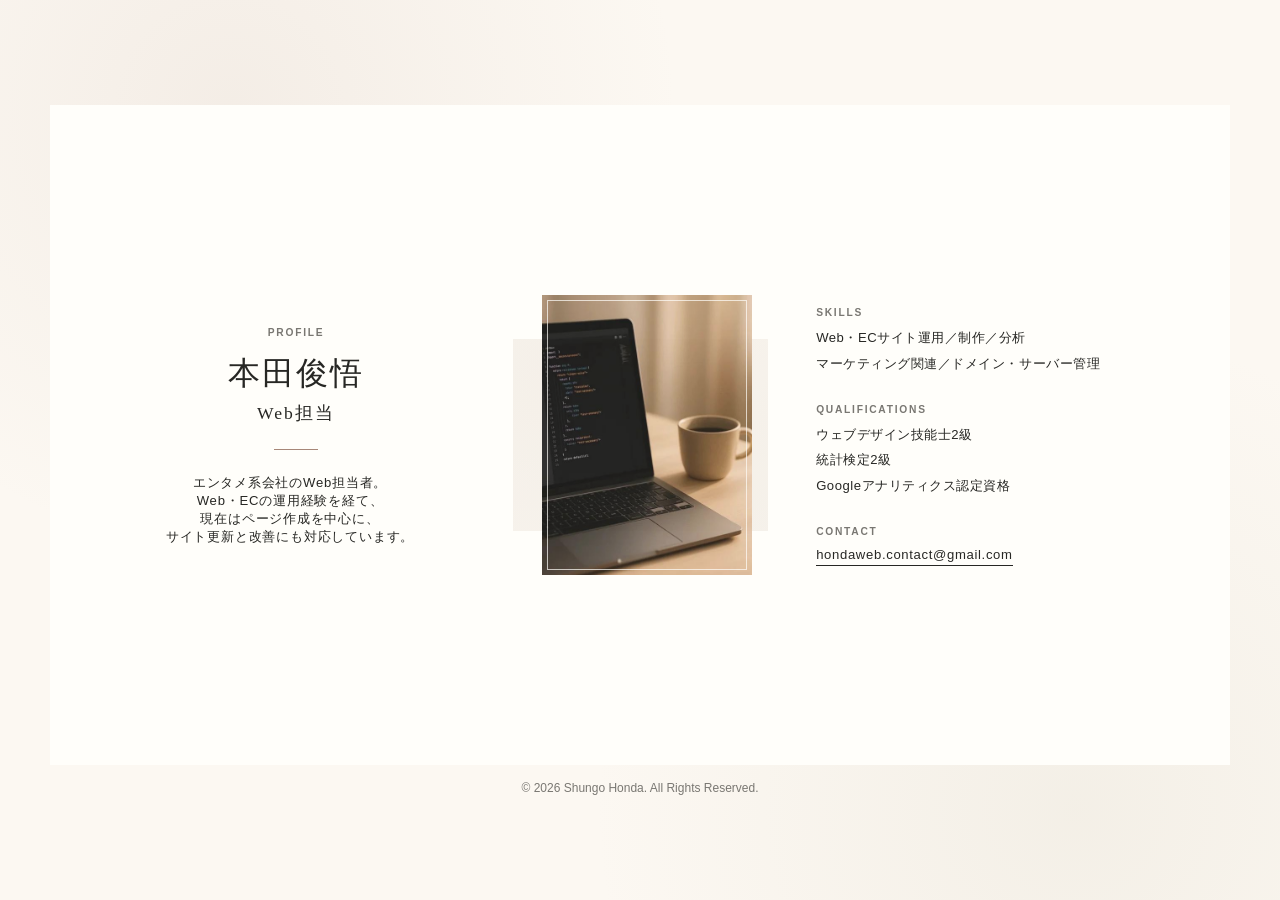
==== commit e3963e2e: "Update index.html" ====
--- a/index.html
+++ b/index.html
@@ -35,7 +35,7 @@
             <h1 id="name">本田俊悟</h1>
             <p class="role">Web担当</p>
             <div class="rule" aria-hidden="true"></div>
-            <p class="intro-copy">エンタメ系会社のWeb担当者。<br>Web・ECの運用経験を経て、<br>現在はページ作成を中心に、<br>サイト運用と改善にも対応しています。</p>
+            <p class="intro-copy">エンタメ系会社のWeb担当者。<br>Web・ECの運用経験を経て、<br>現在はページ作成を中心に、<br>サイト更新と改善にも対応しています。</p>
         </section>
         <div class="mark" aria-hidden="true"></div>
         <div class="mark-deco" aria-hidden="true"></div>
--- a/css/style.css
+++ b/css/style.css
@@ -58,12 +58,12 @@
     text-transform: uppercase;
 }
 .eyebrow {
-    margin-bottom: 1.1rem;
+    margin-bottom: 1rem;
 }
 h1 {
     margin: 0;
     font-family: var(--serif);
-    font-size: clamp(2.3rem, 2.7vw, 2.7rem);
+    font-size: clamp(2rem, 2vw, 2.1rem);
     font-weight: 400;
     letter-spacing: 0.06em;
     line-height: 1.05;
@@ -71,7 +71,7 @@
 .role {
     margin: 0.5rem 0 0;
     font-family: var(--serif);
-    font-size: clamp(1.1rem, 1.5vw, 1.28rem);
+    font-size: clamp(1.1rem, 1.2vw, 1.2rem);
     letter-spacing: 0.12em;
     line-height: 1.7;
 }
@@ -181,7 +181,7 @@
         display: block;
     }
     h1 {
-        font-size: 2rem;
+        font-size: 1.7rem;
     }
     .profile-card {
         width: min(100% - 32px, 480px);
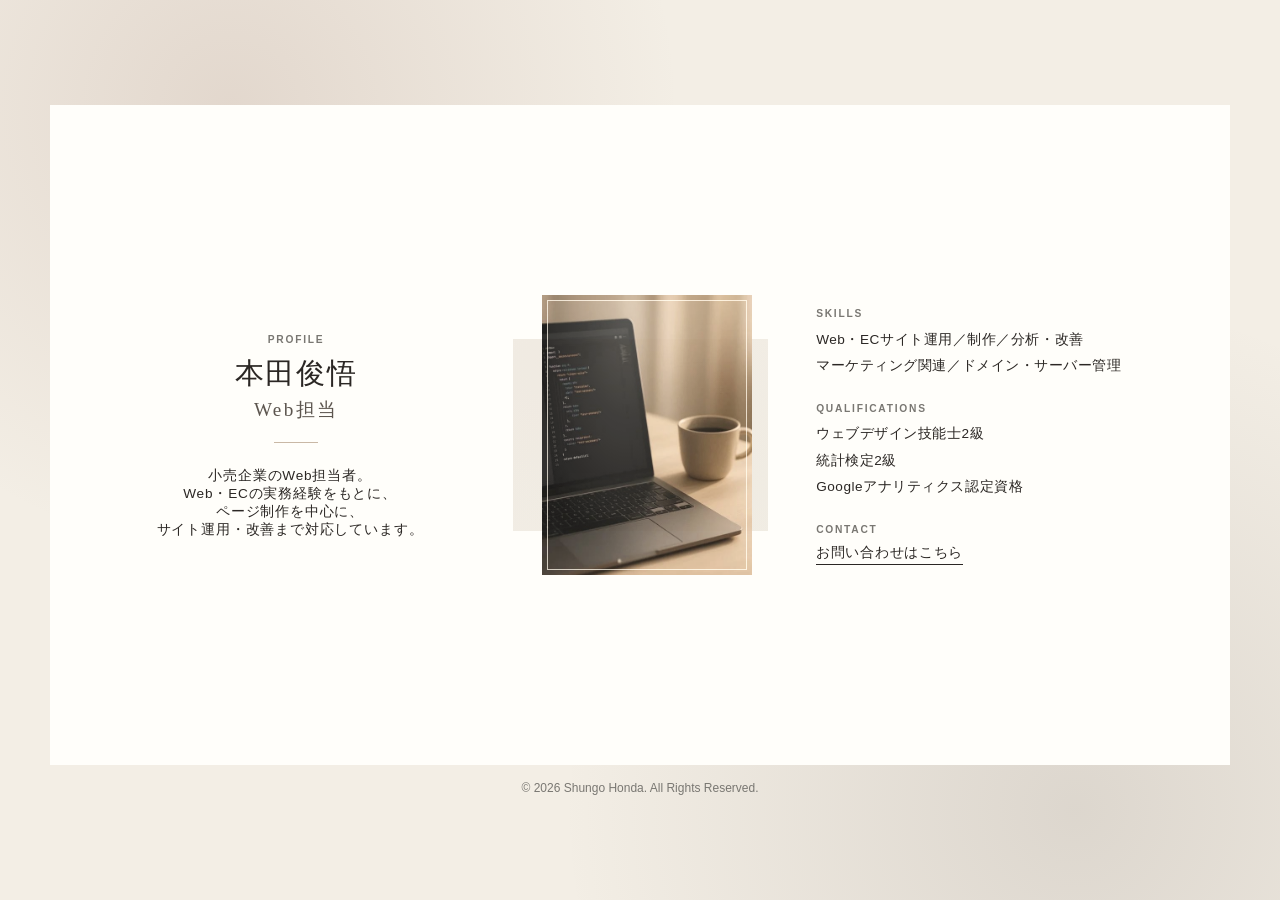
==== commit 5598a29e: "Add files via upload" ====
--- a/index.html
+++ b/index.html
@@ -5,14 +5,14 @@
     <meta charset="UTF-8">
     <meta name="viewport" content="width=device-width, initial-scale=1.0">
     <title>本田俊悟｜Web担当</title>
-    <meta name="description" content="エンタメ系会社のWeb担当者。ページ作成を中心に、サイト運用・改善にも対応しています。">
+    <meta name="description" content="小売企業のWeb担当者。Web・ECの実務経験をもとに、ページ制作を中心に、サイト運用・改善まで対応しています。">
     <link rel="canonical" href="https://hondaweb.github.io/">
     <link rel="icon" type="image/png" href="favicon.png">
     <link rel="stylesheet" href="css/style.css">
     <meta name="google-site-verification" content="yt9MxyHQmJxS-hD7gagrEl8nHukUFYQie-XkdIDFse4">
     <meta property="og:type" content="website">
     <meta property="og:title" content="本田俊悟｜Web担当">
-    <meta property="og:description" content="エンタメ系会社のWeb担当者。ページ作成を中心に、サイト運用・改善にも対応しています。">
+    <meta property="og:description" content="小売企業のWeb担当者。Web・ECの実務経験をもとに、ページ制作を中心に、サイト運用・改善まで対応しています。">
     <meta property="og:url" content="https://hondaweb.github.io/">
     <meta property="og:site_name" content="本田俊悟｜Web担当">
     <meta property="og:locale" content="ja_JP">
@@ -23,7 +23,7 @@
         window.dataLayer = window.dataLayer || []; function gtag() { dataLayer.push(arguments); } gtag('js', new Date());
     </script>
     <script type="application/ld+json">
-        { "@context": "https://schema.org", "@type": "Person", "@id": "https://hondaweb.github.io/#person", "name": "本田俊悟", "alternateName": ["本田俊吾", "ほんだしゅんご"], "url": "https://hondaweb.github.io/", "description": "本田俊悟（ほんだしゅんご）。ホームページ作成、SEO対策、Webサイト運用、WebマーケティングなどのIT・Web関連業務に携わる。", "jobTitle": "Web担当者", "knowsAbout": ["ホームページ作成", "SEO対策", "Webサイト運用", "Webマーケティング", "IT", "Web制作", "Webサイト分析", "UI/UX改善", "ECサイト運用", "Google Analytics"], "sameAs": ["https://github.com/hondaweb"] }
+        { "@context": "https://schema.org", "@type": "Person", "@id": "https://hondaweb.github.io/#person", "name": "本田俊悟", "alternateName": ["本田俊吾", "ほんだしゅんご"], "url": "https://hondaweb.github.io/", "description": "本田俊悟（ほんだしゅんご）。ホームページ作成、SEO対策、Webサイト運用、WebマーケティングなどのIT・Web関連業務に携わる。", "jobTitle": "Web担当者", "knowsAbout": ["ホームページ作成", "SEO対策", "Webサイト運用", "Webマーケティング", "IT", "Web制作", "Webサイト分析・改善", "UI/UX改善", "ECサイト運用", "Google Analytics"], "sameAs": ["https://github.com/hondaweb"] }
     </script>
 </head>
 
@@ -35,7 +35,7 @@
             <h1 id="name">本田俊悟</h1>
             <p class="role">Web担当</p>
             <div class="rule" aria-hidden="true"></div>
-            <p class="intro-copy">エンタメ系会社のWeb担当者。<br>Web・ECの運用経験を経て、<br>現在はページ作成を中心に、<br>サイト更新と改善にも対応しています。</p>
+            <p class="intro-copy">小売企業のWeb担当者。<br>Web・ECの実務経験をもとに、<br>ページ制作を中心に、<br>サイト運用・改善まで対応しています。</p>
         </section>
         <div class="mark" aria-hidden="true"></div>
         <div class="mark-deco" aria-hidden="true"></div>
@@ -43,7 +43,7 @@
         <section class="details" aria-label="プロフィール概要">
             <div class="detail-group">
                 <p class="section-label">Skills</p>
-                <p class="detail-text">Web・ECサイト運用／制作／分析</p>
+                <p class="detail-text">Web・ECサイト運用／制作／分析・改善</p>
                 <p class="detail-text">マーケティング関連／ドメイン・サーバー管理</p>
             </div>
             <div class="detail-group">
@@ -56,7 +56,7 @@
             </div>
             <div class="detail-group">
                 <p class="section-label">Contact</p>
-                <a class="contact-link" href="mailto:hondaweb.contact@gmail.com">hondaweb.contact@gmail.com</a>
+                <a class="contact-link" href="/contact.html">お問い合わせはこちら</a>
             </div>
         </section>
     </main>
@@ -68,4 +68,4 @@
     </script>
 </body>
 
-</html>
+</html>
--- a/css/style.css
+++ b/css/style.css
@@ -1,10 +1,11 @@
 :root {
     --paper: #fffefa;
-    --background: #fcf8f2;
-    --ink: #272724;
+    --background: #f3eee5;
+    --ink: #2b2724;
+    --ink-sub: #5c554e;
     --muted: #797772;
-    --accent: #a78778;
-    --line: rgba(39, 39, 36, 0.16);
+    --accent: #c9b8a5;
+    --line: #c9b8a5;
     --serif: "Yu Mincho", "Hiragino Mincho ProN", "Noto Serif JP", serif;
     --sans: "Helvetica Neue", "Hiragino Kaku Gothic ProN", "Yu Gothic", sans-serif;
 }
@@ -26,9 +27,7 @@
     overflow-x: hidden;
     color: var(--ink);
     font-family: var(--sans);
-    background: radial-gradient(circle at 18% 12%, rgba(194, 171, 156, 0.14), transparent 28rem),
-        radial-gradient(circle at 84% 90%, rgba(210, 204, 185, 0.20), transparent 30rem),
-        var(--background);
+    background: radial-gradient(circle at 18% 12%, rgba(167, 135, 120, 0.22), transparent 28rem), radial-gradient(circle at 84% 90%, rgba(103, 91, 84, 0.16), transparent 32rem), var(--background);
 }
 .profile-card {
     position: relative;
@@ -58,33 +57,34 @@
     text-transform: uppercase;
 }
 .eyebrow {
-    margin-bottom: 1rem;
+    margin-bottom: 0.6rem;
 }
 h1 {
     margin: 0;
     font-family: var(--serif);
-    font-size: clamp(2rem, 2vw, 2.1rem);
+    font-size: clamp(1.8rem, 1.8vw, 1.8rem);
     font-weight: 400;
     letter-spacing: 0.06em;
     line-height: 1.05;
 }
 .role {
-    margin: 0.5rem 0 0;
+    margin: 0.35rem 0 0;
+    color: var(--ink-sub);
     font-family: var(--serif);
-    font-size: clamp(1.1rem, 1.2vw, 1.2rem);
+    font-size: clamp(1.2rem, 1.2vw, 1.2rem);
     letter-spacing: 0.12em;
     line-height: 1.7;
 }
 .rule {
     width: 2.75rem;
     height: 1px;
-    margin: 1.25rem auto 1.5rem;
-    background: var(--accent);
+    margin: 1rem auto 1.5rem;
+    background: var(--line);
 }
 .intro-copy {
     max-width: 22rem;
     margin: 0;
-    font-size: 0.82rem;
+    font-size: 0.85rem;
     letter-spacing: 0.06em;
     line-height: normal;
 }
@@ -98,7 +98,7 @@
     /* background: linear-gradient(145deg, #dedbd4, #c9c4bb); */
     background: url(../images/profile.jpg);
     /* filter: grayscale(100%); */
-    filter: opacity(0.9);
+    filter: sepia(0.2) saturate(0.9) opacity(0.9);
     background-size: cover;
     background-position: center;
     background-repeat: no-repeat;
@@ -109,6 +109,14 @@
     inset: 5px;
     border: 1px solid color-mix(in srgb, var(--paper) 70%, transparent);
     pointer-events: none;
+}
+.mark::after {
+    content: "";
+    position: absolute;
+    inset: 5px;
+    pointer-events: none;
+    background: radial-gradient(ellipse at 40% 5%, rgba(255, 255, 255, 0.25) 0%, rgba(255, 255, 255, 0.12) 30%, transparent 65%);
+    mix-blend-mode: screen;
 }
 .mark-deco {
     z-index: -1;
@@ -128,7 +136,7 @@
     align-self: center;
 }
 .detail-group+.detail-group {
-    margin-top: 1.5rem;
+    margin-top: 1.25rem;
 }
 .section-label {
     margin-bottom: 0.25rem;
@@ -136,7 +144,7 @@
 .detail-text,
 .credentials {
     margin: 0;
-    font-size: 0.82rem;
+    font-size: 0.85rem;
     letter-spacing: 0.04em;
     line-height: 1.95;
 }
@@ -148,7 +156,7 @@
     display: inline-block;
     overflow-wrap: anywhere;
     color: inherit;
-    font-size: 0.82rem;
+    font-size: 0.85rem;
     letter-spacing: 0.05em;
     line-height: 1.6;
     border-bottom: 1px solid currentColor;
@@ -171,17 +179,17 @@
 .site-footer p {
     margin: 0;
 }
-@media screen and (min-width: 1166px) {
-    .line-break {
-        display: none;
-    }
-}
 @media (max-width: 768px) {
     body {
         display: block;
+        min-height: unset;
     }
     h1 {
-        font-size: 1.7rem;
+        font-size: 1.5rem;
+    }
+    .role {
+        font-size: 1rem;
+        margin: 0.4rem 0 0;
     }
     .profile-card {
         width: min(100% - 32px, 480px);
@@ -195,7 +203,7 @@
         align-items: stretch;
     }
     .eyebrow {
-        margin-bottom: 0.7rem;
+        margin-bottom: 0.5rem;
     }
     .intro-copy {
         margin-inline: auto;
@@ -216,7 +224,7 @@
         display: unset;
         z-index: -1;
         position: absolute;
-        top: 42%;
+        top: 43%;
         left: 40%;
         transform: translate(-50%, -50%);
         width: min(50%, 200px);
@@ -230,9 +238,6 @@
     .details {
         text-align: center;
     }
-    .detail-group+.detail-group {
-        margin-top: 1.7rem;
-    }
     .section-label {
         margin-bottom: 0.35rem;
     }
@@ -241,8 +246,21 @@
         font-size: 0.64rem;
     }
 }
+.contact-card {
+    display: flex;
+    flex-direction: column;
+    justify-content: center;
+    align-items: center;
+    gap: 0;
+}
+.contact-card p .period {
+    font-feature-settings: "palt";
+}
+.contact-card>p:last-child {
+    margin-top: unset;
+}
 @media (prefers-reduced-motion: reduce) {
     * {
         transition-duration: 0.01ms !important;
     }
-}
+}
